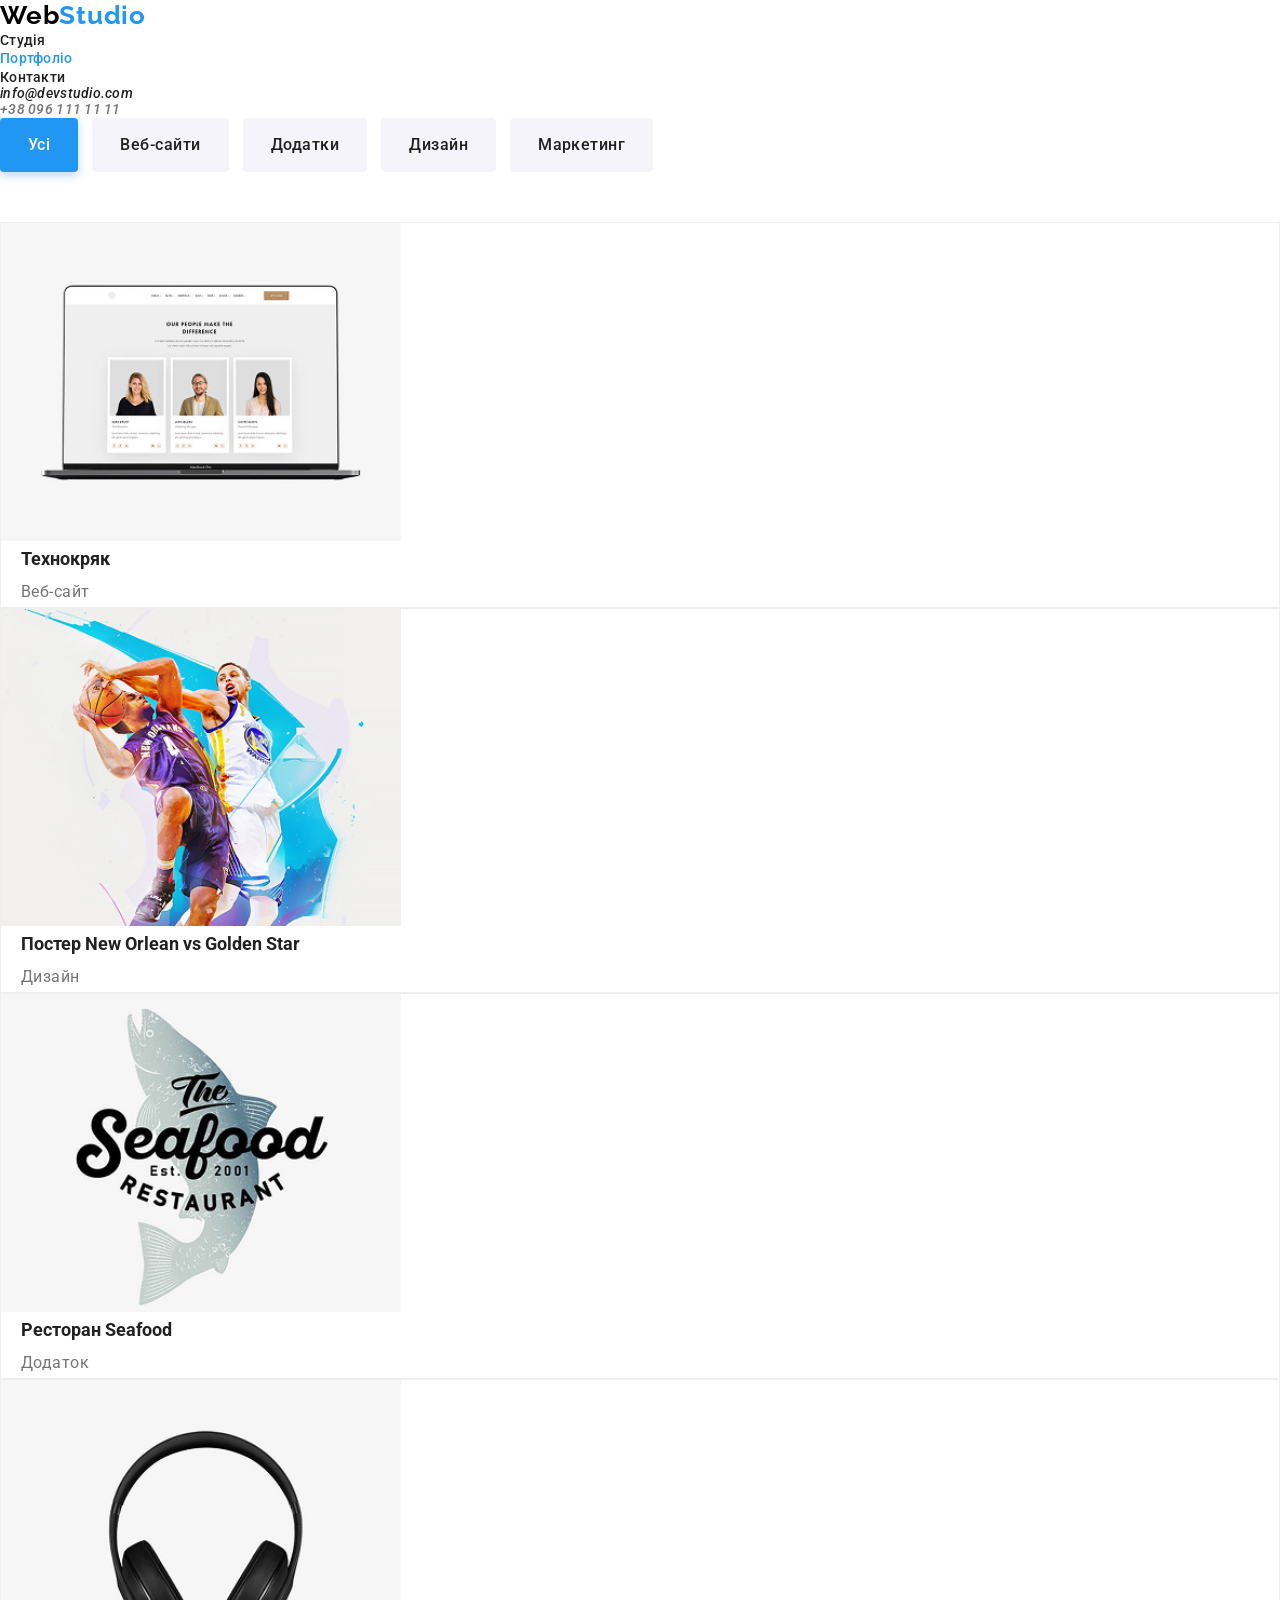
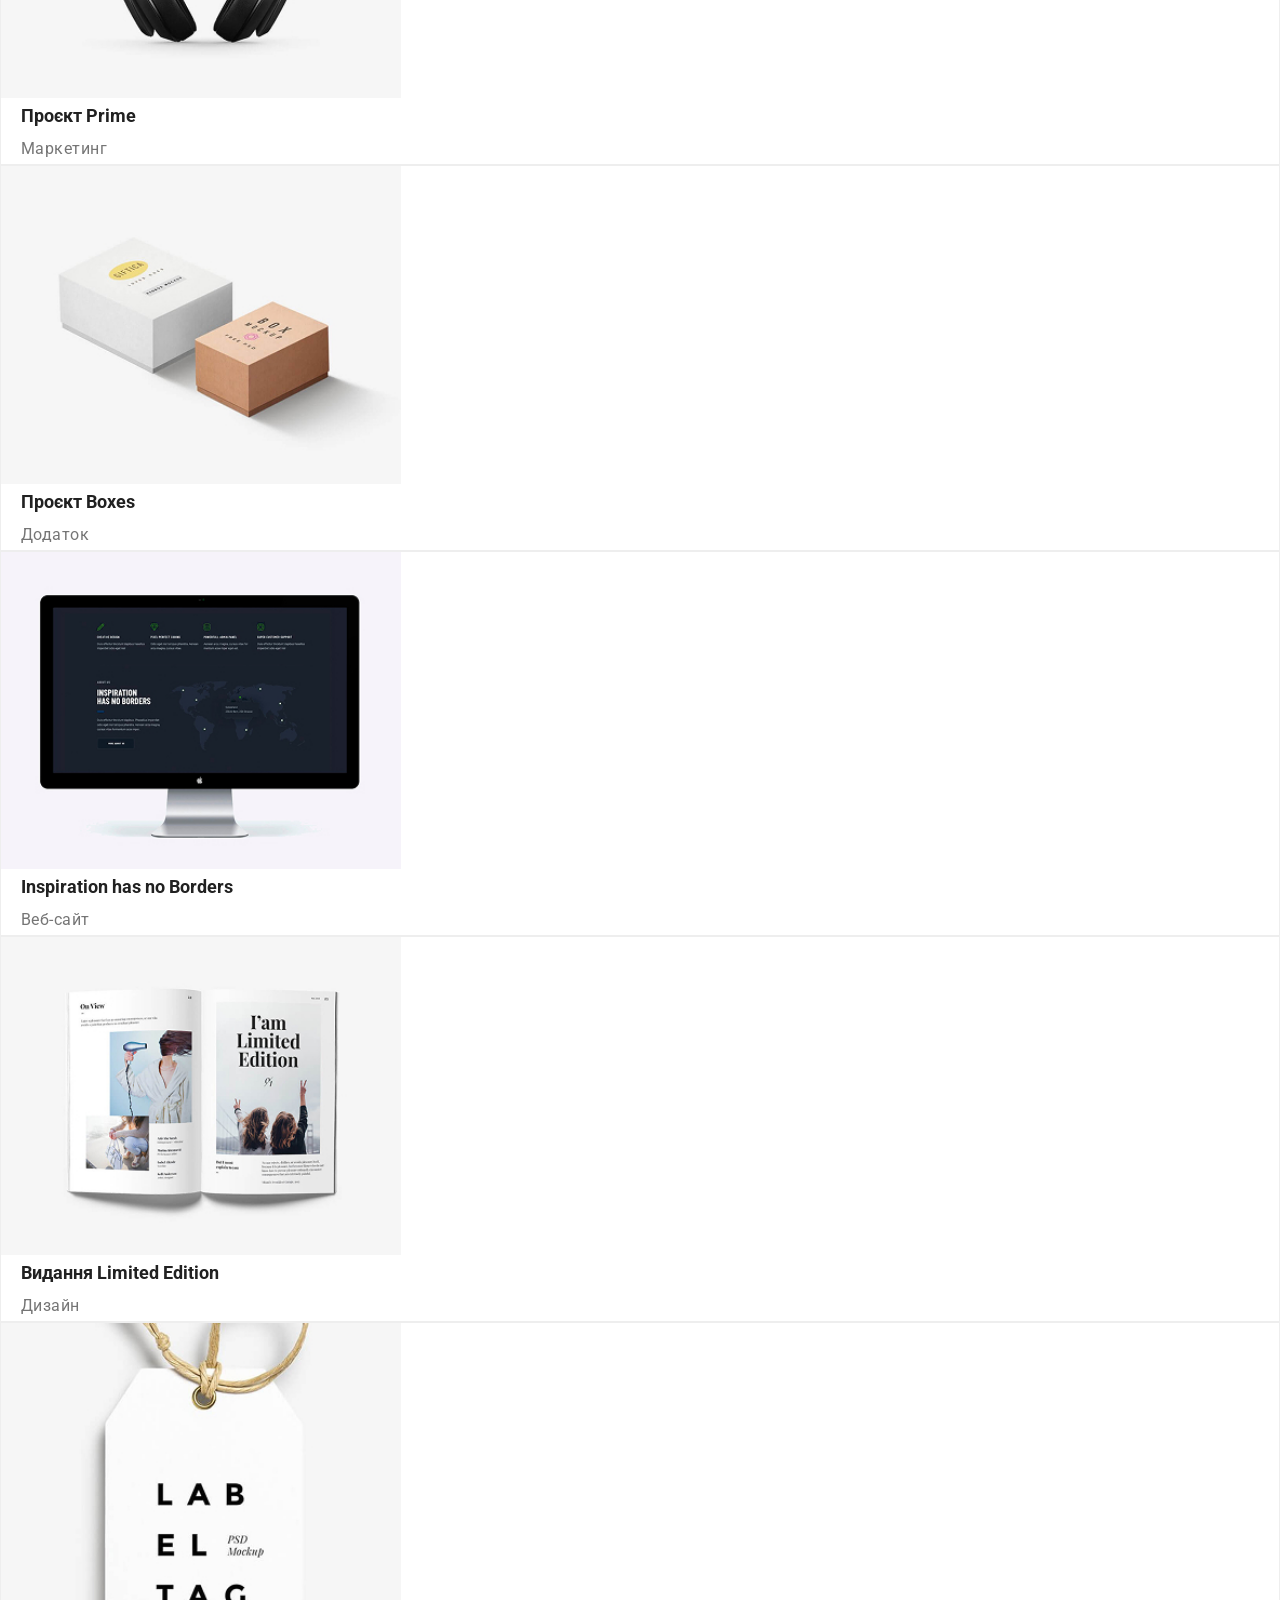
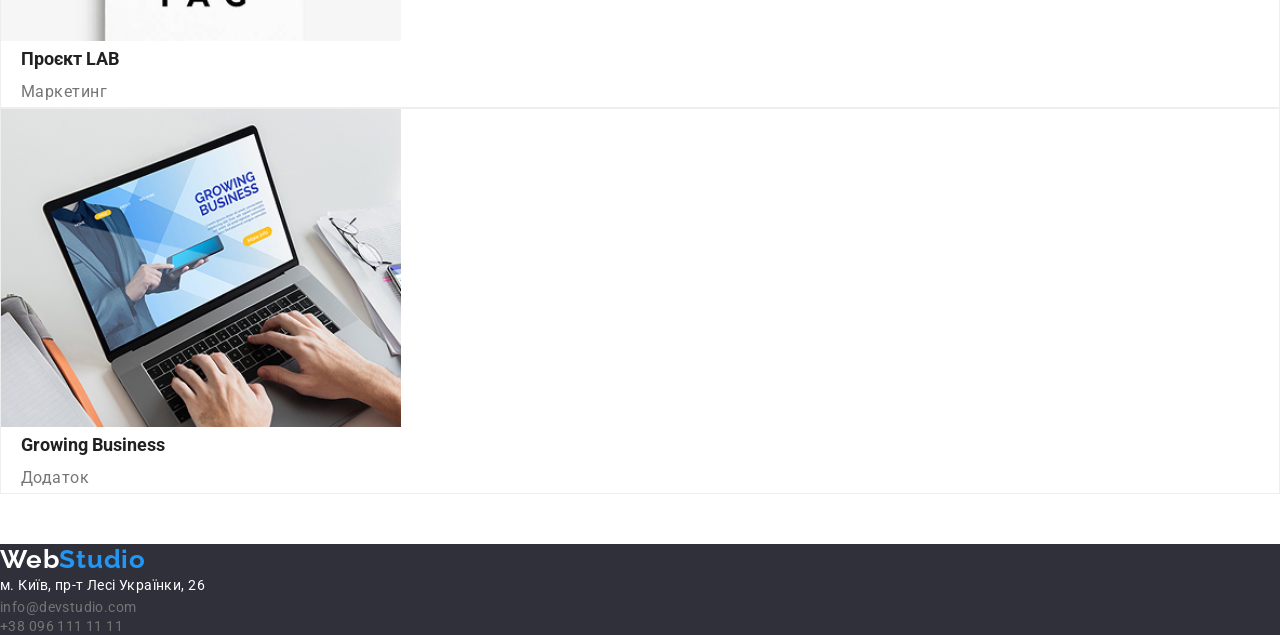
==== Portfolio/index.html @ 523e2b9c "23.04.26 (2)" ====
<!doctype html>
<html lang="uk">
  <head>
    <meta charset="UTF-8" />
    <meta name="viewport" content="width=device-width, initial-scale=1.0" />
    <link rel="stylesheet" href="./style.css" />
    <link
      rel="stylesheet"
      href="https://cdnjs.cloudflare.com/ajax/libs/modern-normalize/3.0.1/modern-normalize.min.css"
      integrity="sha512-q6WgHqiHlKyOqslT/lgBgodhd03Wp4BEqKeW6nNtlOY4quzyG3VoQKFrieaCeSnuVseNKRGpGeDU3qPmabCANg=="
      crossorigin="anonymous"
      referrerpolicy="no-referrer"
    />
    <title>Портфоліо</title>
    <link rel="preconnect" href="https://fonts.googleapis.com" />
    <link rel="preconnect" href="https://fonts.gstatic.com" crossorigin />
    <link
      href="https://fonts.googleapis.com/css2?family=Raleway:ital,wght@0,100..900;1,100..900&family=Roboto:ital,wght@0,100..900;1,100..900&display=swap"
      rel="stylesheet"
    />
    <link rel="stylesheet" href="./css/reset.css">
    <link rel="stylesheet" href="./css/style.css" />
  </head>
  <body>
    <header class="header">
      <a href="./index.html" class="header-logo"
        >Web<span class="logo-accent">Studio</span></a
      >
      <nav class="header-navigation">
        <ul class="header-list">
          <li class="header-item">
            <a class="header-link" href="../Studio/index.html">Студія</a>
          </li>
          <li class="header-item">
            <a class="header-link-active" href="./Portfolio/index.html"
              >Портфоліо</a
            >
          </li>
          <li class="header-item">
            <a class="header-link" href="#">Контакти</a>
          </li>
        </ul>
      </nav>
      <address class="header-contacts">
        <ul class="header-contacts-list">
          <li class="header-mail">
            <a class="header-itemm" href="mailto:info@devstudio.com"
              >info@devstudio.com</a
            >
          </li>
          <li class="header-phone">
            <a class="header-itemp" href="tel:+380961111111"
              >+38 096 111 11 11</a
            >
          </li>
        </ul>
      </address>
    </header>
      <main>
    <section>
      <nav class="tab">
        <button type="button" class="tab-active">Усі</button>
        <button type="button" class="tab-item">Веб-сайти</button>
        <button type="button" class="tab-item">Додатки</button>
        <button type="button" class="tab-item">Дизайн</button>
        <button type="button" class="tab-item">Маркетинг</button>
      </nav>
    </section>
    <section>
      <ul class="catalog">
        <li class="catalog-list">
          <img
            width="400"
            class="catalog-img"
            src="./img/portfolioimg1.jpg"
            alt="Технокряк"
          />
          <h3 class="catalog-title">Технокряк</h3>
          <p class="catalog-text">Веб-сайт</p>
        </li>
        <li class="catalog-list">
          <img
            width="400"
            class="catalog-img"
            src="./img/portfolioimg2.jpg"
            alt="Постер New Orlean vs Golden Star"
          />
          <h3 class="catalog-title">Постер New Orlean vs Golden Star</h3>
          <p class="catalog-text">Дизайн</p>
        </li>
        <li class="catalog-list">
          <img
            width="400"
            class="catalog-img"
            src="./img/portfolioimg3.jpg"
            alt="Ресторан Seafood"
          />
          <h3 class="catalog-title">Ресторан Seafood</h3>
          <p class="catalog-text">Додаток</p>
        </li>
        <li class="catalog-list">
          <img
            width="400"
            class="catalog-img"
            src="./img/portfolioimg4.jpg"
            alt="Проєкт Prime"
          />
          <h3 class="catalog-title">Проєкт Prime</h3>
          <p class="catalog-text">Маркетинг</p>
        </li>
        <li class="catalog-list">
          <img
            width="400"
            class="catalog-img"
            src="./img/portfolioimg5.jpg"
            alt="Проєкт Boxes"
          />
          <h3 class="catalog-title">Проєкт Boxes</h3>
          <p class="catalog-text">Додаток</p>
        </li>
        <li class="catalog-list">
          <img
            width="400"
            class="catalog-img"
            src="./img/portfolioimg6.jpg"
            alt="Inspiration has no Borders"
          />
          <h3 class="catalog-title">Inspiration has no Borders</h3>
          <p class="catalog-text">Веб-сайт</p>
        </li>
        <li class="catalog-list">
          <img
            width="400"
            class="catalog-img"
            src="./img/portfolioimg7.jpg"
            alt="Видання Limited Edition"
          />
          <h3 class="catalog-title">Видання Limited Edition</h3>
          <p class="catalog-text">Дизайн</p>
        </li>
        <li class="catalog-list">
          <img
            width="400"
            class="catalog-img"
            src="./img/portfolioimg8.jpg"
            alt="Проєкт LAB"
          />
          <h3 class="catalog-title">Проєкт LAB</h3>
          <p class="catalog-text">Маркетинг</p>
        </li>
        <li class="catalog-list">
          <img
            width="400"
            class="catalog-img"
            src="./img/portfolioimg9.jpg"
            alt="Growing Business"
          />
          <h3 class="catalog-title">Growing Business</h3>
          <p class="catalog-text">Додаток</p>
        </li>
      </ul>
    </section>
  </main>
      <footer class="footer">
      <a href="./index.html" class="footer-logo">Web<span class="logo-accent">Studio</span></a>
      <address class="footer-address">
        <ul class="footer-list">
          <li class="footer-item">
            <a class="footer-map" target="_blank"
              href="https://www.google.com/maps/place/%D0%B1%D1%83%D0%BB.+%D0%9B%D0%B5%D1%81%D0%B8+%D0%A3%D0%BA%D1%80%D0%B0%D0%B8%D0%BD%D0%BA%D0%B8,+26,+%D0%9A%D0%B8%D0%B5%D0%B2,+%D0%A3%D0%BA%D1%80%D0%B0%D0%B8%D0%BD%D0%B0,+02000/@50.4265841,30.5358109,17z/data=!3m1!4b1!4m6!3m5!1s0x40d4cf0e033ecbe9:0x57a4dffefec77da0!8m2!3d50.4265807!4d30.5383858!16s%2Fg%2F1tctq5jv?authuser=0&entry=ttu&g_ep=EgoyMDI2MDQwOC4wIKXMDSoASAFQAw%3D%3D"
              >м. Київ, пр-т Лесі Українки, 26</a>
          </li>
          <li class="footer-item"><a class="footer-mail" href="mailto:info@devstudio.com">info@devstudio.com</a></li>
          <li class="footer-item"><a class="footer-phone" href="tel:+380961111111">+38 096 111 11 11</a></li>
        </ul>
      </address>
    </footer>
  </body>
</html>
---- Portfolio/style.css ----
:root {
  --primary-color: #ffffff;
  --secondary-color: #2196f3;
  --title-color: #212121;
  --text-color: #757575;
  --logo-color: #000000;
  --BG1-color: #2f303a;
  --BG2-color: #f5f4fa;
  --Border-color: #eeeeee;
}

body {
  font-family: "Roboto", sans-serif;
}

.header-logo {
  font-family: Raleway;
  color: var(--logo-color);
  font-size: 26px;
  font-weight: 700;
  line-height: 1.19;
  letter-spacing: 0.78px;
  text-decoration: none;
}

.logo-accent {
  color: var(--secondary-color);
}

.header-link-active {
  color: var(--secondary-color);
  font-size: 14px;
  font-weight: 500;
  line-height: 1.14;
  letter-spacing: 0.28px;
  text-decoration: none;
  font-family: Roboto;
}

.header-link {
  color: var(--title-color);
  font-size: 14px;
  font-weight: 500;
  line-height: 1.14;
  letter-spacing: 0.28px;
  text-decoration: none;
  color: var(--title-color);
  font-family: Roboto;
}

.header-link:hover {
  color: var(--secondary-color);
}

.header-contacts {
  color: var(--title-color);
  font-size: 14px;
  font-weight: 500;
  line-height: 1.14;
  letter-spacing: 0.28px;
  text-decoration: none;
  color: #212121;
  font-family: Roboto;
  text-decoration: none;
}

.header-itemm {
  font-family: Roboto;
  color: var(--title-color);
  text-decoration: none;
}

.header-itemm:hover {
  color: var(--secondary-color);
}

.header-itemp {
  font-family: Roboto;
  color: var(--text-color);
  text-decoration: none;
}

.header-itemp:hover {
  color: var(--secondary-color);
}

.tab-item {
  margin-right: 10px;
  padding: 14px 28px;
  border: none;
  border-radius: 4px;
  background: var(--BG2-color);
  color: var(--title-color);
  text-align: center;
  font-family: Roboto;
  font-size: 16px;
  font-style: normal;
  font-weight: 500;
  line-height: 1.62;
  letter-spacing: 0.48px;
}

.tab-active {
  margin-right: 10px;
  padding: 14px 28px;
  border: none;
  border-radius: 4px;
  text-align: center;
  font-family: Roboto;
  font-size: 16px;
  font-style: normal;
  font-weight: 500;
  line-height: 1.62;
  letter-spacing: 0.48px;
  background: var(--secondary-color);
  color: var(--primary-color);
  box-shadow: 0 4px 10px rgba(74, 144, 243, 0.35);
}

.catalog {
  padding: 50px 0px;
}

.catalog-list {
  border: 1px solid var(--Border-color);
  background-color: var(--primary-color);
  text-align: left;
  padding: 0px 0px;
}

.catalog-title {
  padding: 0px 20px;
  color: var(--title-color);
  font-family: Roboto;
  font-size: 18px;
  font-style: normal;
  font-weight: 700;
  line-height: 36px;
  letter-spacing: 2;
  text-align: left;
}

.catalog-text {
  padding: 0px 20px;
  color: var(--text-color);
  text-align: left;
  font-family: Roboto;
  font-size: 16px;
  font-style: normal;
  font-weight: 400;
  line-height: 1.87;
  letter-spacing: 0.48px;
}

.footer {
  background-color: var(--BG1-color);
}

.footer-logo {
  color: var(--primary-color);
  font-family: Roboto;
  font-size: 26px;
  font-style: normal;
  font-weight: 700;
  line-height: 1.19;
  letter-spacing: 0.78px;
  text-decoration: none;
}

.footer-map {
  color: var(--primary-color);
  font-family: Roboto;
  font-size: 14px;
  font-style: normal;
  font-weight: 400;
  line-height: 1.71;
  letter-spacing: 0.42px;
  text-decoration: none;
}

.footer-map:hover {
  color: var(--secondary-color);
}

.footer-mail {
  font-size: 14px;
  font-style: normal;
  font-weight: 400;
  line-height: 1.71px;
  letter-spacing: 0.42px;
  font-family: Roboto;
  color: var(--text-color);
  text-decoration: none;
}

.footer-mail:hover {
  color: var(--secondary-color);
}

.footer-phone {
  font-size: 14px;
  font-style: normal;
  font-weight: 400;
  line-height: 1.71px;
  letter-spacing: 0.42px;
  font-family: Roboto;
  color: var(--text-color);
  text-decoration: none;
}

.footer-phone:hover {
  color: var(--secondary-color);
}

.footer-logo {
  font-family: Raleway;
  color: var(--primary-color);
  font-size: 26px;
  font-weight: 700;
  line-height: 1.19;
  letter-spacing: 0.78px;
  text-decoration: none;
}
---- Portfolio/css/style.css ----
:root {
  --primary-color: #ffffff;
  --secondary-color: #2196f3;
  --title-color: #212121;
  --text-color: #757575;
  --logo-color: #000000;
  --BG1-color: #2f303a;
  --BG2-color: #f5f4fa;
  --Border-color: #eeeeee;
}

body {
  font-family: "Roboto", sans-serif;
}

.header-logo {
  font-family: Raleway;
  color: var(--logo-color);
  font-size: 26px;
  font-weight: 700;
  line-height: 1.19;
  letter-spacing: 0.78px;
  text-decoration: none;
}

.logo-accent {
  color: var(--secondary-color);
}

.header-link-active {
  color: var(--secondary-color);
  font-size: 14px;
  font-weight: 500;
  line-height: 1.14;
  letter-spacing: 0.28px;
  text-decoration: none;
  font-family: Roboto;
}

.header-link {
  color: var(--title-color);
  font-size: 14px;
  font-weight: 500;
  line-height: 1.14;
  letter-spacing: 0.28px;
  text-decoration: none;
  color: var(--title-color);
  font-family: Roboto;
}

.header-link:hover {
  color: var(--secondary-color);
}

.header-contacts {
  color: var(--title-color);
  font-size: 14px;
  font-weight: 500;
  line-height: 1.14;
  letter-spacing: 0.28px;
  text-decoration: none;
  color: #212121;
  font-family: Roboto;
  text-decoration: none;
}

.header-itemm {
  font-family: Roboto;
  color: var(--title-color);
  text-decoration: none;
}

.header-itemm:hover {
  color: var(--secondary-color);
}

.header-itemp {
  font-family: Roboto;
  color: var(--text-color);
  text-decoration: none;
}

.header-itemp:hover {
  color: var(--secondary-color);
}

.tab-item {
  margin-right: 10px;
  padding: 14px 28px;
  border: none;
  border-radius: 4px;
  background: var(--BG2-color);
  color: var(--title-color);
  text-align: center;
  font-family: Roboto;
  font-size: 16px;
  font-style: normal;
  font-weight: 500;
  line-height: 1.62;
  letter-spacing: 0.48px;
}

.tab-active {
  margin-right: 10px;
  padding: 14px 28px;
  border: none;
  border-radius: 4px;
  text-align: center;
  font-family: Roboto;
  font-size: 16px;
  font-style: normal;
  font-weight: 500;
  line-height: 1.62;
  letter-spacing: 0.48px;
  background: var(--secondary-color);
  color: var(--primary-color);
  box-shadow: 0 4px 10px rgba(74, 144, 243, 0.35);
}

.catalog {
  padding: 50px 0px;
}

.catalog-list {
  border: 1px solid var(--Border-color);
  background-color: var(--primary-color);
  text-align: left;
  padding: 0px 0px;
}

.catalog-title {
  padding: 0px 20px;
  color: var(--title-color);
  font-family: Roboto;
  font-size: 18px;
  font-style: normal;
  font-weight: 700;
  line-height: 36px;
  letter-spacing: 2;
  text-align: left;
}

.catalog-text {
  padding: 0px 20px;
  color: var(--text-color);
  text-align: left;
  font-family: Roboto;
  font-size: 16px;
  font-style: normal;
  font-weight: 400;
  line-height: 1.87;
  letter-spacing: 0.48px;
}

.footer {
  background-color: var(--BG1-color);
}

.footer-logo {
  color: var(--primary-color);
  font-family: Roboto;
  font-size: 26px;
  font-style: normal;
  font-weight: 700;
  line-height: 1.19;
  letter-spacing: 0.78px;
  text-decoration: none;
}

.footer-map {
  color: var(--primary-color);
  font-family: Roboto;
  font-size: 14px;
  font-style: normal;
  font-weight: 400;
  line-height: 1.71;
  letter-spacing: 0.42px;
  text-decoration: none;
}

.footer-map:hover {
  color: var(--secondary-color);
}

.footer-mail {
  font-size: 14px;
  font-style: normal;
  font-weight: 400;
  line-height: 1.71px;
  letter-spacing: 0.42px;
  font-family: Roboto;
  color: var(--text-color);
  text-decoration: none;
}

.footer-mail:hover {
  color: var(--secondary-color);
}

.footer-phone {
  font-size: 14px;
  font-style: normal;
  font-weight: 400;
  line-height: 1.71px;
  letter-spacing: 0.42px;
  font-family: Roboto;
  color: var(--text-color);
  text-decoration: none;
}

.footer-phone:hover {
  color: var(--secondary-color);
}

.footer-logo {
  font-family: Raleway;
  color: var(--primary-color);
  font-size: 26px;
  font-weight: 700;
  line-height: 1.19;
  letter-spacing: 0.78px;
  text-decoration: none;
}
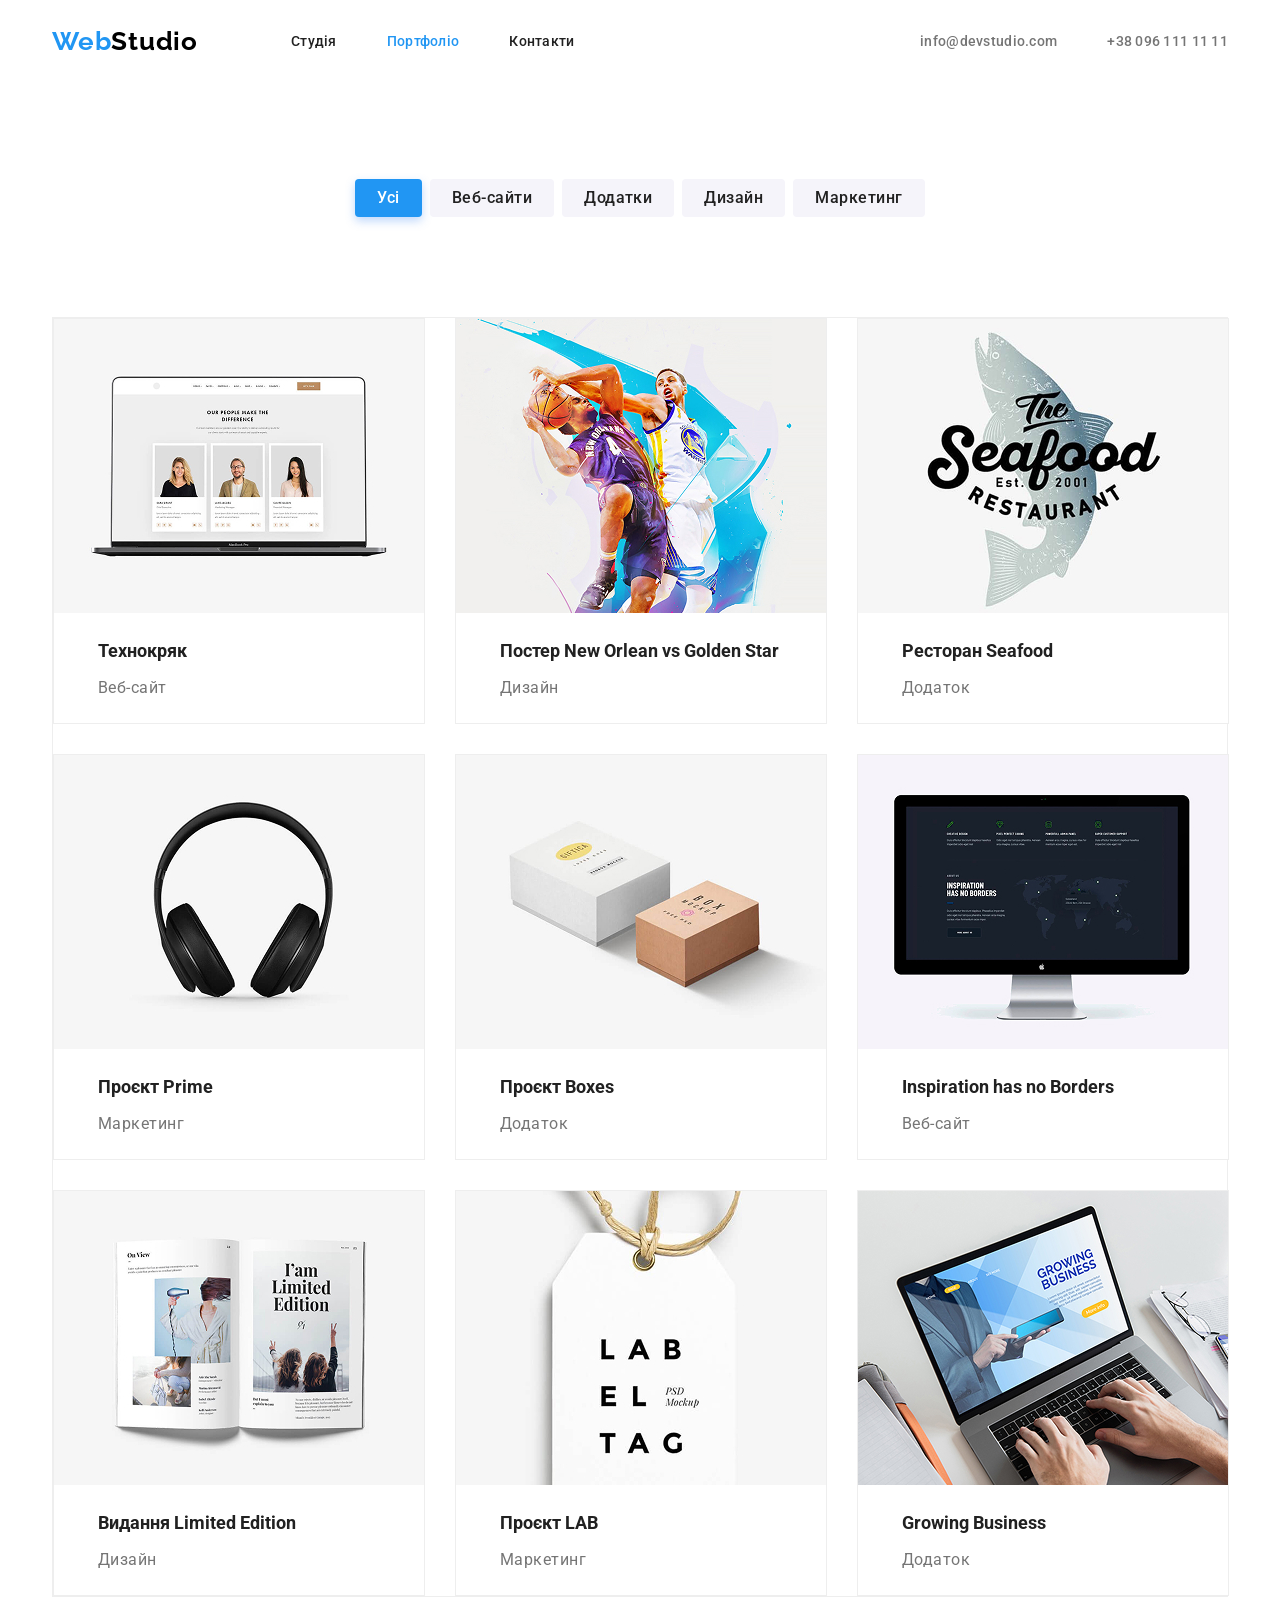
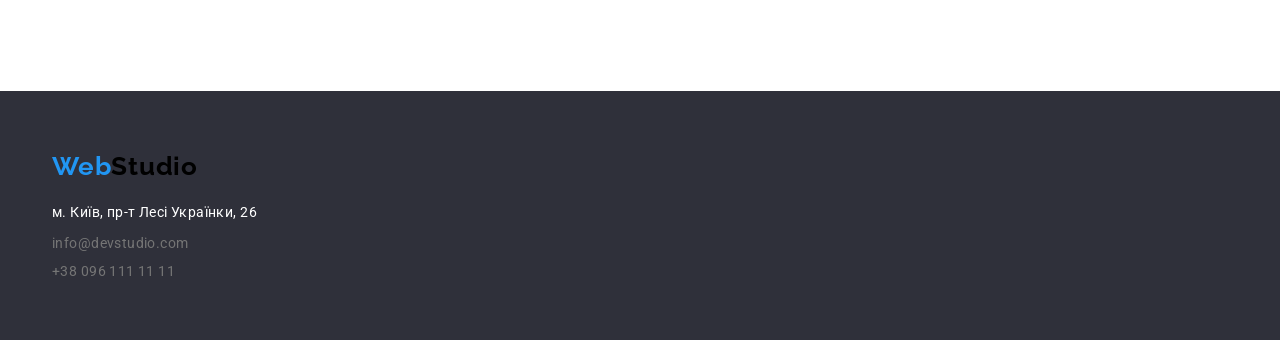
==== commit a72e8121: "30.04.26" ====
--- a/Portfolio/index.html
+++ b/Portfolio/index.html
@@ -18,162 +18,220 @@
       href="https://fonts.googleapis.com/css2?family=Raleway:ital,wght@0,100..900;1,100..900&family=Roboto:ital,wght@0,100..900;1,100..900&display=swap"
       rel="stylesheet"
     />
-    <link rel="stylesheet" href="./css/reset.css">
+    <link rel="stylesheet" href="./css/reset.css" />
     <link rel="stylesheet" href="./css/style.css" />
   </head>
   <body>
     <header class="header">
-      <a href="./index.html" class="header-logo"
-        >Web<span class="logo-accent">Studio</span></a
-      >
-      <nav class="header-navigation">
-        <ul class="header-list">
-          <li class="header-item">
-            <a class="header-link" href="../Studio/index.html">Студія</a>
-          </li>
-          <li class="header-item">
-            <a class="header-link-active" href="./Portfolio/index.html"
-              >Портфоліо</a
-            >
-          </li>
-          <li class="header-item">
-            <a class="header-link" href="#">Контакти</a>
-          </li>
-        </ul>
-      </nav>
-      <address class="header-contacts">
-        <ul class="header-contacts-list">
-          <li class="header-mail">
-            <a class="header-itemm" href="mailto:info@devstudio.com"
-              >info@devstudio.com</a
-            >
-          </li>
-          <li class="header-phone">
-            <a class="header-itemp" href="tel:+380961111111"
-              >+38 096 111 11 11</a
-            >
-          </li>
-        </ul>
-      </address>
+      <div class="container header-wrap">
+        <a href="./index.html" class="header-logo"
+          >Web<span class="logo-accent">Studio</span></a
+        >
+        <nav class="header-navigation">
+          <ul class="header-list">
+            <li class="header-item">
+              <a class="header-link" href="../index.html">Студія</a>
+            </li>
+            <li class="header-item">
+              <a class="header-link-active" href="./index.html">Портфоліо</a>
+            </li>
+            <li class="header-item">
+              <a class="header-link" href="#">Контакти</a>
+            </li>
+          </ul>
+        </nav>
+        <address class="header-contacts">
+          <ul class="header-contacts-list">
+            <li class="header-mail">
+              <a class="header-item" href="mailto:info@devstudio.com"
+                >info@devstudio.com</a
+              >
+            </li>
+            <li class="header-phone">
+              <a class="header-item" href="tel:+380961111111"
+                >+38 096 111 11 11</a
+              >
+            </li>
+          </ul>
+        </address>
+      </div>
     </header>
-      <main>
-    <section>
-      <nav class="tab">
-        <button type="button" class="tab-active">Усі</button>
-        <button type="button" class="tab-item">Веб-сайти</button>
-        <button type="button" class="tab-item">Додатки</button>
-        <button type="button" class="tab-item">Дизайн</button>
-        <button type="button" class="tab-item">Маркетинг</button>
-      </nav>
-    </section>
-    <section>
-      <ul class="catalog">
-        <li class="catalog-list">
-          <img
-            width="400"
-            class="catalog-img"
-            src="./img/portfolioimg1.jpg"
-            alt="Технокряк"
-          />
-          <h3 class="catalog-title">Технокряк</h3>
-          <p class="catalog-text">Веб-сайт</p>
-        </li>
-        <li class="catalog-list">
-          <img
-            width="400"
-            class="catalog-img"
-            src="./img/portfolioimg2.jpg"
-            alt="Постер New Orlean vs Golden Star"
-          />
-          <h3 class="catalog-title">Постер New Orlean vs Golden Star</h3>
-          <p class="catalog-text">Дизайн</p>
-        </li>
-        <li class="catalog-list">
-          <img
-            width="400"
-            class="catalog-img"
-            src="./img/portfolioimg3.jpg"
-            alt="Ресторан Seafood"
-          />
-          <h3 class="catalog-title">Ресторан Seafood</h3>
-          <p class="catalog-text">Додаток</p>
-        </li>
-        <li class="catalog-list">
-          <img
-            width="400"
-            class="catalog-img"
-            src="./img/portfolioimg4.jpg"
-            alt="Проєкт Prime"
-          />
-          <h3 class="catalog-title">Проєкт Prime</h3>
-          <p class="catalog-text">Маркетинг</p>
-        </li>
-        <li class="catalog-list">
-          <img
-            width="400"
-            class="catalog-img"
-            src="./img/portfolioimg5.jpg"
-            alt="Проєкт Boxes"
-          />
-          <h3 class="catalog-title">Проєкт Boxes</h3>
-          <p class="catalog-text">Додаток</p>
-        </li>
-        <li class="catalog-list">
-          <img
-            width="400"
-            class="catalog-img"
-            src="./img/portfolioimg6.jpg"
-            alt="Inspiration has no Borders"
-          />
-          <h3 class="catalog-title">Inspiration has no Borders</h3>
-          <p class="catalog-text">Веб-сайт</p>
-        </li>
-        <li class="catalog-list">
-          <img
-            width="400"
-            class="catalog-img"
-            src="./img/portfolioimg7.jpg"
-            alt="Видання Limited Edition"
-          />
-          <h3 class="catalog-title">Видання Limited Edition</h3>
-          <p class="catalog-text">Дизайн</p>
-        </li>
-        <li class="catalog-list">
-          <img
-            width="400"
-            class="catalog-img"
-            src="./img/portfolioimg8.jpg"
-            alt="Проєкт LAB"
-          />
-          <h3 class="catalog-title">Проєкт LAB</h3>
-          <p class="catalog-text">Маркетинг</p>
-        </li>
-        <li class="catalog-list">
-          <img
-            width="400"
-            class="catalog-img"
-            src="./img/portfolioimg9.jpg"
-            alt="Growing Business"
-          />
-          <h3 class="catalog-title">Growing Business</h3>
-          <p class="catalog-text">Додаток</p>
-        </li>
-      </ul>
-    </section>
-  </main>
-      <footer class="footer">
-      <a href="./index.html" class="footer-logo">Web<span class="logo-accent">Studio</span></a>
-      <address class="footer-address">
-        <ul class="footer-list">
-          <li class="footer-item">
-            <a class="footer-map" target="_blank"
-              href="https://www.google.com/maps/place/%D0%B1%D1%83%D0%BB.+%D0%9B%D0%B5%D1%81%D0%B8+%D0%A3%D0%BA%D1%80%D0%B0%D0%B8%D0%BD%D0%BA%D0%B8,+26,+%D0%9A%D0%B8%D0%B5%D0%B2,+%D0%A3%D0%BA%D1%80%D0%B0%D0%B8%D0%BD%D0%B0,+02000/@50.4265841,30.5358109,17z/data=!3m1!4b1!4m6!3m5!1s0x40d4cf0e033ecbe9:0x57a4dffefec77da0!8m2!3d50.4265807!4d30.5383858!16s%2Fg%2F1tctq5jv?authuser=0&entry=ttu&g_ep=EgoyMDI2MDQwOC4wIKXMDSoASAFQAw%3D%3D"
-              >м. Київ, пр-т Лесі Українки, 26</a>
-          </li>
-          <li class="footer-item"><a class="footer-mail" href="mailto:info@devstudio.com">info@devstudio.com</a></li>
-          <li class="footer-item"><a class="footer-phone" href="tel:+380961111111">+38 096 111 11 11</a></li>
-        </ul>
-      </address>
+    <main>
+      <section class="tabs">
+        <div class="container">
+          <nav class="tabs-tab">
+            <button type="button" class="tabs-active">Усі</button>
+            <button type="button" class="tabs-item">Веб-сайти</button>
+            <button type="button" class="tabs-item">Додатки</button>
+            <button type="button" class="tabs-item">Дизайн</button>
+            <button type="button" class="tabs-item">Маркетинг</button>
+          </nav>
+        </div>
+      </section>
+      <section class="catalog">
+        <div class="container">
+          <ul class="catalog-list">
+            <li class="catalog-item">
+              <a href="#" class="catalog-link">
+                <img
+                  width="370"
+                  class="catalog-img"
+                  src="./img/portfolioimg1.jpg"
+                  alt="Технокряк"
+                />
+                <div class="catalog-content">
+                  <h3 class="catalog-title">Технокряк</h3>
+                  <p class="catalog-text">Веб-сайт</p>
+                </div>
+              </a>
+            </li>
+            <li class="catalog-item">
+              <a href="#" class="catalog-link">
+                <img
+                  width="370"
+                  class="catalog-img"
+                  src="./img/portfolioimg2.jpg"
+                  alt="Постер New Orlean vs Golden Star"
+                />
+                <div class="catalog-content">
+                  <h3 class="catalog-title">
+                    Постер New Orlean vs Golden Star
+                  </h3>
+                  <p class="catalog-text">Дизайн</p>
+                </div>
+              </a>
+            </li>
+            <li class="catalog-item">
+              <a href="#" class="catalog-link">
+                <img
+                  width="370"
+                  class="catalog-img"
+                  src="./img/portfolioimg3.jpg"
+                  alt="Ресторан Seafood"
+                />
+                <div class="catalog-content">
+                  <h3 class="catalog-title">Ресторан Seafood</h3>
+                  <p class="catalog-text">Додаток</p>
+                </div>
+              </a>
+            </li>
+
+            <li class="catalog-item">
+              <a href="#" class="catalog-link">
+                <img
+                  width="370"
+                  class="catalog-img"
+                  src="./img/portfolioimg4.jpg"
+                  alt="Проєкт Prime"
+                />
+                <div class="catalog-content">
+                  <h3 class="catalog-title">Проєкт Prime</h3>
+                  <p class="catalog-text">Маркетинг</p>
+                </div>
+              </a>
+            </li>
+            <li class="catalog-item">
+              <a href="#" class="catalog-link">
+                <img
+                  width="370"
+                  class="catalog-img"
+                  src="./img/portfolioimg5.jpg"
+                  alt="Проєкт Boxes"
+                />
+                <div class="catalog-content">
+                  <h3 class="catalog-title">Проєкт Boxes</h3>
+                  <p class="catalog-text">Додаток</p>
+                </div>
+              </a>
+            </li>
+            <li class="catalog-item">
+              <a href="#" class="catalog-link">
+                <img
+                  width="370"
+                  class="catalog-img"
+                  src="./img/portfolioimg6.jpg"
+                  alt="Inspiration has no Borders"
+                />
+                <div class="catalog-content">
+                  <h3 class="catalog-title">Inspiration has no Borders</h3>
+                  <p class="catalog-text">Веб-сайт</p>
+                </div>
+              </a>
+            </li>
+            <li class="catalog-item">
+              <a href="#" class="catalog-link">
+                <img
+                  width="370"
+                  class="catalog-img"
+                  src="./img/portfolioimg7.jpg"
+                  alt="Видання Limited Edition"
+                />
+                <div class="catalog-content">
+                  <h3 class="catalog-title">Видання Limited Edition</h3>
+                  <p class="catalog-text">Дизайн</p>
+                </div>
+              </a>
+            </li>
+            <li class="catalog-item">
+              <a href="#" class="catalog-link">
+                <img
+                  width="370"
+                  class="catalog-img"
+                  src="./img/portfolioimg8.jpg"
+                  alt="Проєкт LAB"
+                />
+                <div class="catalog-content">
+                  <h3 class="catalog-title">Проєкт LAB</h3>
+                  <p class="catalog-text">Маркетинг</p>
+                </div>
+              </a>
+            </li>
+            <li class="catalog-item">
+              <a href="#" class="catalog-link">
+                <img
+                  width="370"
+                  class="catalog-img"
+                  src="./img/portfolioimg9.jpg"
+                  alt="Growing Business"
+                />
+                <div class="catalog-content">
+                  <h3 class="catalog-title">Growing Business</h3>
+                  <p class="catalog-text">Додаток</p>
+                </div>
+              </a>
+            </li>
+          </ul>
+        </div>
+      </section>
+    </main>
+    <footer class="footer">
+      <div class="container">
+        <a href="./index.html" class="footer-logo"
+          >Web<span class="logo-accent">Studio</span></a
+        >
+        <address class="footer-address">
+          <ul class="footer-list">
+            <li class="footer-item">
+              <a
+                class="footer-map"
+                target="_blank"
+                href="https://www.google.com/maps/place/%D0%B1%D1%83%D0%BB.+%D0%9B%D0%B5%D1%81%D0%B8+%D0%A3%D0%BA%D1%80%D0%B0%D0%B8%D0%BD%D0%BA%D0%B8,+26,+%D0%9A%D0%B8%D0%B5%D0%B2,+%D0%A3%D0%BA%D1%80%D0%B0%D0%B8%D0%BD%D0%B0,+02000/@50.4265841,30.5358109,17z/data=!3m1!4b1!4m6!3m5!1s0x40d4cf0e033ecbe9:0x57a4dffefec77da0!8m2!3d50.4265807!4d30.5383858!16s%2Fg%2F1tctq5jv?authuser=0&entry=ttu&g_ep=EgoyMDI2MDQwOC4wIKXMDSoASAFQAw%3D%3D"
+                >м. Київ, пр-т Лесі Українки, 26</a
+              >
+            </li>
+            <li class="footer-item">
+              <a class="footer-mail" href="mailto:info@devstudio.com"
+                >info@devstudio.com</a
+              >
+            </li>
+            <li class="footer-item">
+              <a class="footer-phone" href="tel:+380961111111"
+                >+38 096 111 11 11</a
+              >
+            </li>
+          </ul>
+        </address>
+      </div>
     </footer>
   </body>
 </html>
--- a/Portfolio/css/style.css
+++ b/Portfolio/css/style.css
@@ -9,22 +9,50 @@
   --Border-color: #eeeeee;
 }
 
+.container {
+  width: 1200px;
+  margin: 0 auto;
+  padding: 0 12px;
+}
+
 body {
   font-family: "Roboto", sans-serif;
 }
 
+/* header */
+
+.header {
+  padding-top: 24px;
+  padding-bottom: 25px;
+}
+
+.header-wrap {
+  display: flex;
+}
+
 .header-logo {
   font-family: Raleway;
-  color: var(--logo-color);
+  color: var(--secondary-color);
   font-size: 26px;
   font-weight: 700;
-  line-height: 1.19;
+  line-height: 1.38;
   letter-spacing: 0.78px;
   text-decoration: none;
+  margin-right: 93px;
 }
 
 .logo-accent {
-  color: var(--secondary-color);
+  color: var(--logo-color);
+}
+
+.header-navigation {
+  display: flex;
+}
+
+.header-list {
+  align-items: center;
+  display: flex;
+  gap: 50px;
 }
 
 .header-link-active {
@@ -62,47 +90,62 @@
   color: #212121;
   font-family: Roboto;
   text-decoration: none;
-}
-
-.header-itemm {
-  font-family: Roboto;
-  color: var(--title-color);
-  text-decoration: none;
-}
-
-.header-itemm:hover {
-  color: var(--secondary-color);
-}
-
-.header-itemp {
-  font-family: Roboto;
-  color: var(--text-color);
-  text-decoration: none;
-}
-
-.header-itemp:hover {
-  color: var(--secondary-color);
-}
-
-.tab-item {
-  margin-right: 10px;
-  padding: 14px 28px;
+  display: flex;
+  gap: 24px;
+  margin-left: auto;
+  font-style: normal;
+}
+
+.header-contacts-list {
+  align-items: center;
+  gap: 50px;
+  display: flex;
+}
+
+.header-item {
+  font-size: 14px;
+  font-weight: 500;
+  line-height: 1.14;
+  letter-spacing: 0.28px;
+  font-family: Roboto;
+  color: var(--text-color);
+  text-decoration: none;
+}
+
+.header-item:hover {
+  color: var(--secondary-color);
+}
+
+/* tabs */
+
+.tabs {
+  padding-top: 94px;
+  padding-bottom: 50px;
+  display: flex;
+  justify-content: center;
+}
+
+.tabs-tab {
+  display: flex;
+  justify-content: center;
+  gap: 8px;
+}
+
+.tabs-item {
+  padding: 6px 22px;
   border: none;
   border-radius: 4px;
   background: var(--BG2-color);
   color: var(--title-color);
   text-align: center;
-  font-family: Roboto;
   font-size: 16px;
-  font-style: normal;
   font-weight: 500;
   line-height: 1.62;
   letter-spacing: 0.48px;
 }
 
-.tab-active {
-  margin-right: 10px;
-  padding: 14px 28px;
+.tabs-active {
+  padding: 6px 22px;
   border: none;
   border-radius: 4px;
   text-align: center;
@@ -117,107 +160,121 @@
   box-shadow: 0 4px 10px rgba(74, 144, 243, 0.35);
 }
 
+/* catalog */
+
 .catalog {
-  padding: 50px 0px;
+  padding-bottom: 94px;
 }
 
 .catalog-list {
+  display: grid;
+  grid-template-columns: repeat(3, 1fr);
+  gap: 30px 30px;
+  list-style: none;
+  margin: 0;
+  padding: 0;
+}
+
+.catalog-link {
+  display: block;
+  text-decoration: none;
+}
+
+.catalog-content {
+  padding: 20px 24px;
+}
+
+.catalog-item {
   border: 1px solid var(--Border-color);
   background-color: var(--primary-color);
   text-align: left;
-  padding: 0px 0px;
 }
 
 .catalog-title {
-  padding: 0px 20px;
-  color: var(--title-color);
-  font-family: Roboto;
+  margin-bottom: 4px;
+  color: var(--title-color);
   font-size: 18px;
-  font-style: normal;
   font-weight: 700;
   line-height: 36px;
   letter-spacing: 2;
-  text-align: left;
 }
 
 .catalog-text {
-  padding: 0px 20px;
-  color: var(--text-color);
-  text-align: left;
-  font-family: Roboto;
+  color: var(--text-color);
   font-size: 16px;
-  font-style: normal;
   font-weight: 400;
   line-height: 1.87;
   letter-spacing: 0.48px;
 }
 
+/* footer */
+
 .footer {
+  padding-top: 60px;
+  padding-bottom: 60px;
   background-color: var(--BG1-color);
 }
 
 .footer-logo {
-  color: var(--primary-color);
-  font-family: Roboto;
-  font-size: 26px;
-  font-style: normal;
-  font-weight: 700;
-  line-height: 1.19;
-  letter-spacing: 0.78px;
-  text-decoration: none;
-}
-
-.footer-map {
-  color: var(--primary-color);
-  font-family: Roboto;
-  font-size: 14px;
-  font-style: normal;
-  font-weight: 400;
-  line-height: 1.71;
-  letter-spacing: 0.42px;
-  text-decoration: none;
-}
-
-.footer-map:hover {
-  color: var(--secondary-color);
-}
-
-.footer-mail {
-  font-size: 14px;
-  font-style: normal;
-  font-weight: 400;
-  line-height: 1.71px;
-  letter-spacing: 0.42px;
-  font-family: Roboto;
-  color: var(--text-color);
-  text-decoration: none;
-}
-
-.footer-mail:hover {
-  color: var(--secondary-color);
-}
-
-.footer-phone {
-  font-size: 14px;
-  font-style: normal;
-  font-weight: 400;
-  line-height: 1.71px;
-  letter-spacing: 0.42px;
-  font-family: Roboto;
-  color: var(--text-color);
-  text-decoration: none;
-}
-
-.footer-phone:hover {
-  color: var(--secondary-color);
-}
-
-.footer-logo {
-  font-family: Raleway;
-  color: var(--primary-color);
+  display: inline-block;
+  padding-bottom: 20px;
+  color: var(--secondary-color);
   font-size: 26px;
   font-weight: 700;
   line-height: 1.19;
   letter-spacing: 0.78px;
   text-decoration: none;
-}
+  font-family: Raleway;
+}
+
+.footerlogo-accent {
+  color: var(--BG2-color);
+}
+
+.footer-list {
+  display: flex;
+  flex-direction: column;
+  gap: 9px;
+}
+
+.footer-map {
+  color: var(--primary-color);
+  font-size: 14px;
+  font-weight: 400;
+  line-height: 1.71;
+  letter-spacing: 0.42px;
+  text-decoration: none;
+  font-style: normal;
+}
+
+.footer-map:hover {
+  color: var(--secondary-color);
+}
+
+.footer-mail {
+  font-size: 14px;
+  font-style: normal;
+  font-weight: 400;
+  line-height: 1.71px;
+  letter-spacing: 0.42px;
+  color: var(--text-color);
+  text-decoration: none;
+}
+
+.footer-mail:hover {
+  color: var(--secondary-color);
+}
+
+.footer-phone {
+  font-size: 14px;
+  font-style: normal;
+  font-weight: 400;
+  line-height: 1.71px;
+  letter-spacing: 0.42px;
+  color: var(--text-color);
+  text-decoration: none;
+}
+
+.footer-phone:hover {
+  color: var(--secondary-color);
+}
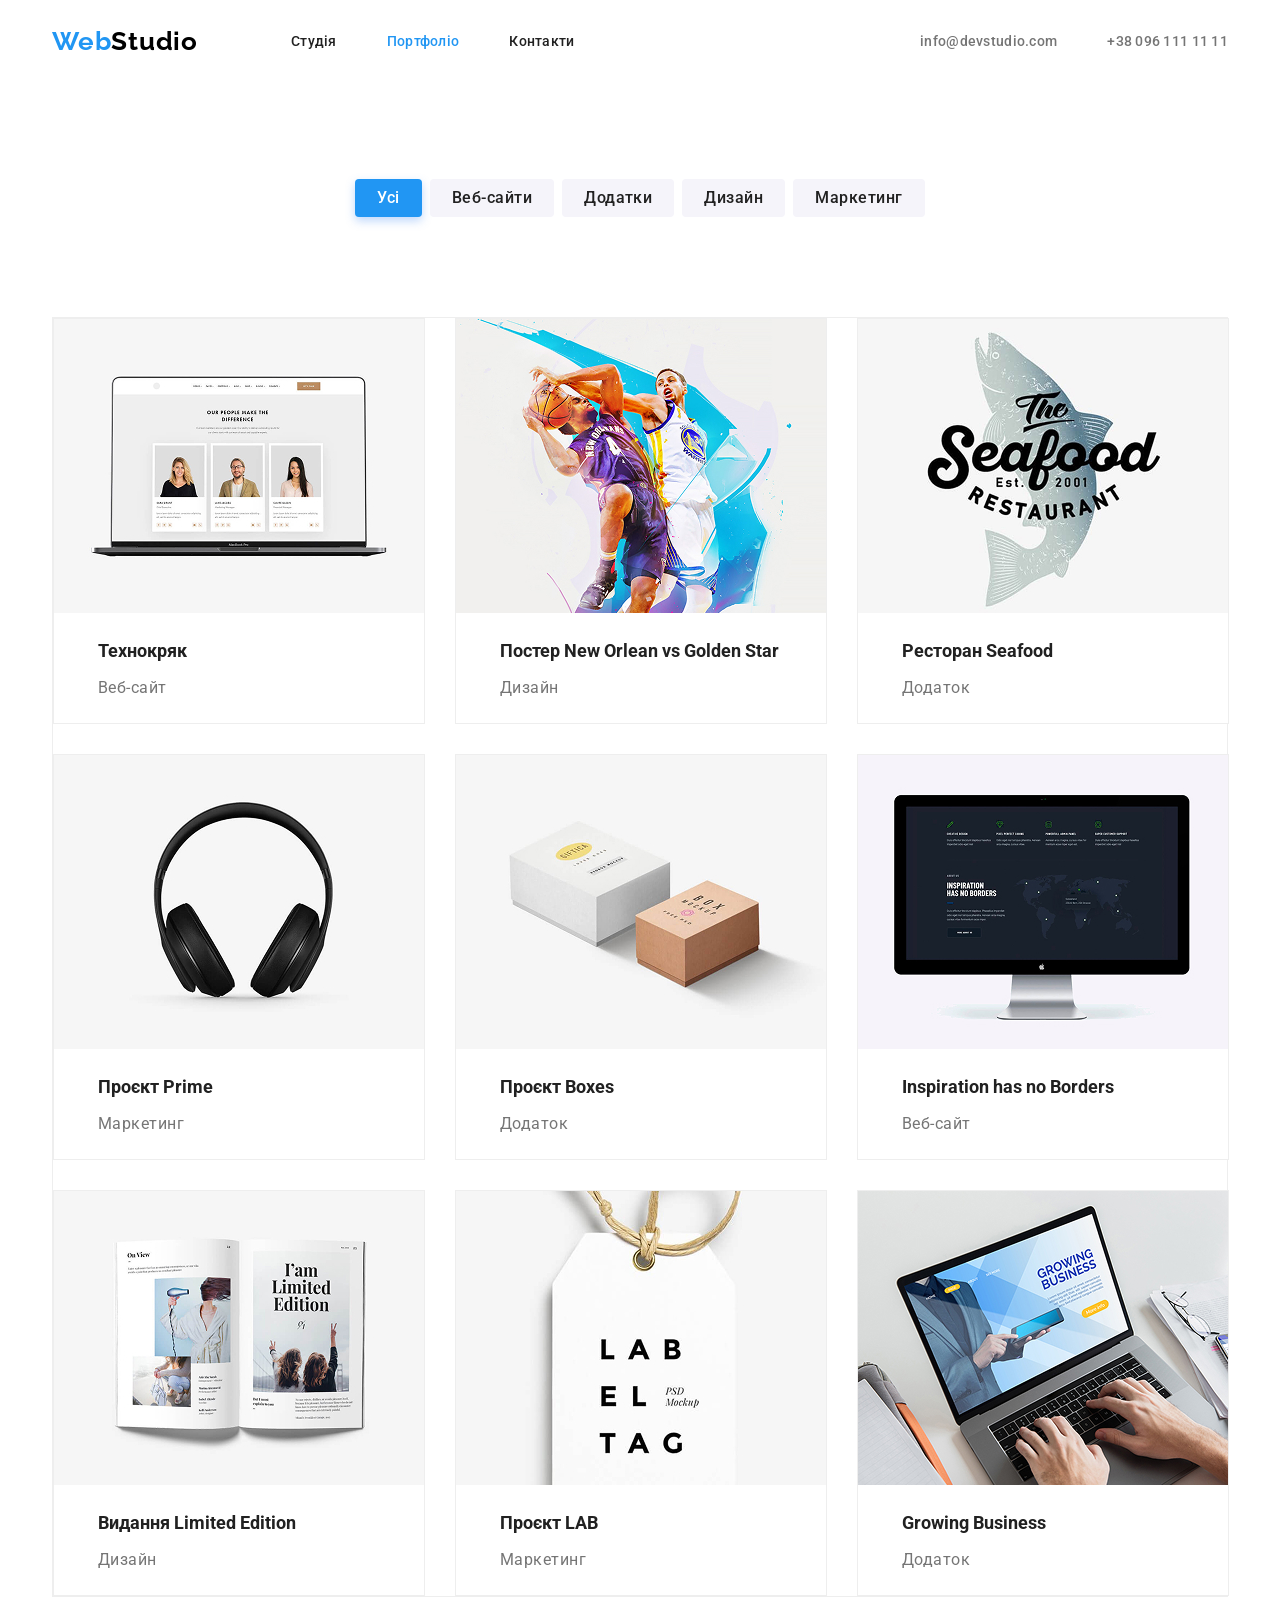
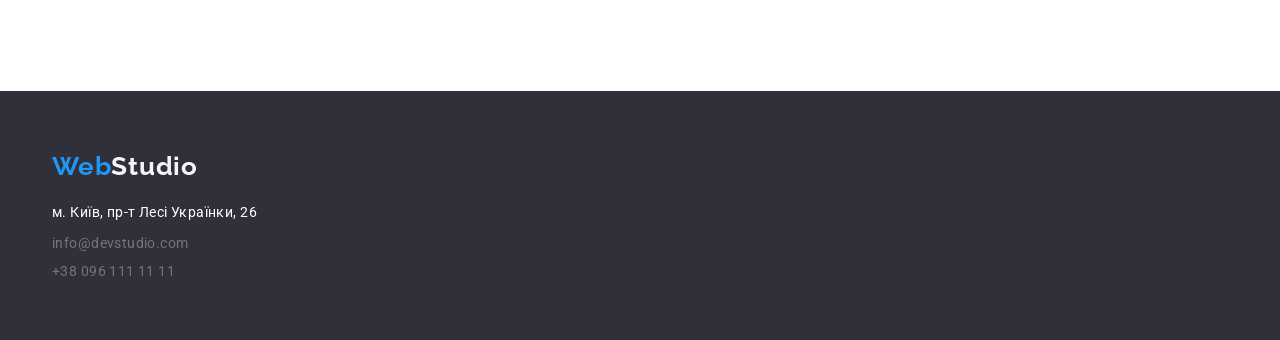
==== commit 20bf6960: "30.04.26 (2)" ====
--- a/Portfolio/index.html
+++ b/Portfolio/index.html
@@ -206,9 +206,7 @@
     </main>
     <footer class="footer">
       <div class="container">
-        <a href="./index.html" class="footer-logo"
-          >Web<span class="logo-accent">Studio</span></a
-        >
+        <a href="./index.html" class="footer-logo">Web<span class="footerlogo-accent">Studio</span></a>
         <address class="footer-address">
           <ul class="footer-list">
             <li class="footer-item">
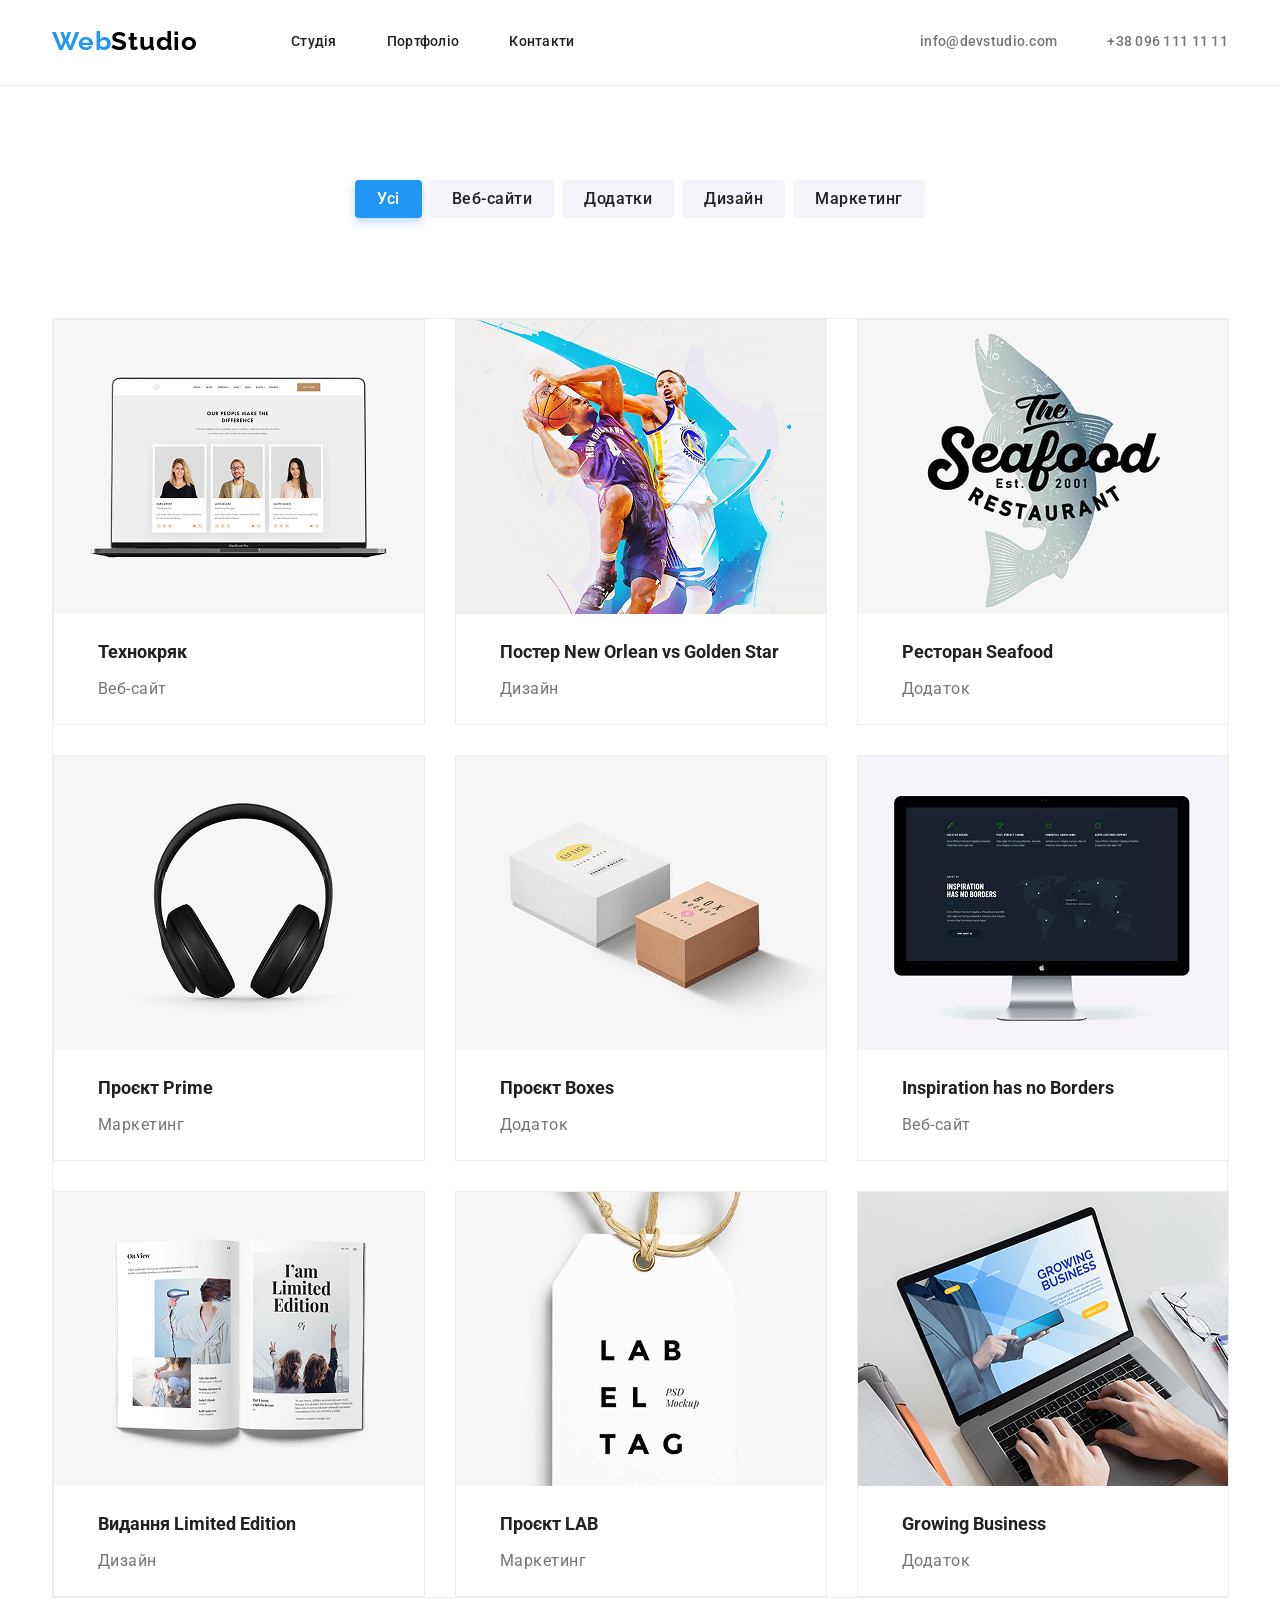
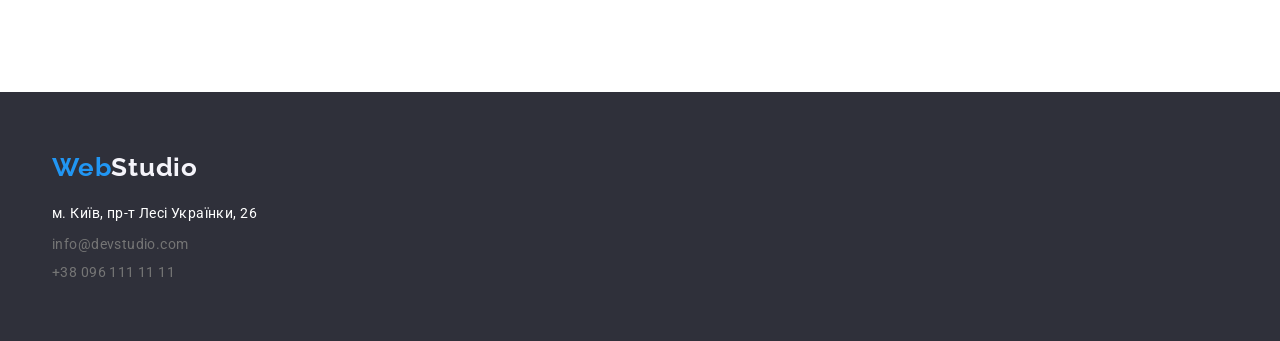
==== commit 0b727e3a: "28.05.26 (3)" ====
--- a/Portfolio/index.html
+++ b/Portfolio/index.html
@@ -33,7 +33,7 @@
               <a class="header-link" href="../index.html">Студія</a>
             </li>
             <li class="header-item">
-              <a class="header-link-active" href="./index.html">Портфоліо</a>
+              <a class="header-link" href="./index.html">Портфоліо</a>
             </li>
             <li class="header-item">
               <a class="header-link" href="#">Контакти</a>
@@ -73,12 +73,15 @@
           <ul class="catalog-list">
             <li class="catalog-item">
               <a href="#" class="catalog-link">
-                <img
+                <div class="wrapper">
+                  <img
                   width="370"
                   class="catalog-img"
                   src="./img/portfolioimg1.jpg"
                   alt="Технокряк"
                 />
+                <p class="over">Ресурс пропонує комплексні пропозиції з різним рівнем функціоналу та сервісів. Все це дозволить відвідувачу отримати вичерпні відомості про компанію чи приватну особу.</p>
+                </div>
                 <div class="catalog-content">
                   <h3 class="catalog-title">Технокряк</h3>
                   <p class="catalog-text">Веб-сайт</p>
@@ -87,12 +90,15 @@
             </li>
             <li class="catalog-item">
               <a href="#" class="catalog-link">
-                <img
+                <div class="wrapper">
+                  <img
                   width="370"
                   class="catalog-img"
                   src="./img/portfolioimg2.jpg"
-                  alt="Постер New Orlean vs Golden Star"
-                />
+                  alt="Технокряк"
+                />
+                <p class="over">Ресурс пропонує комплексні пропозиції з різним рівнем функціоналу та сервісів. Все це дозволить відвідувачу отримати вичерпні відомості про компанію чи приватну особу.</p>
+                </div>
                 <div class="catalog-content">
                   <h3 class="catalog-title">
                     Постер New Orlean vs Golden Star
@@ -103,12 +109,15 @@
             </li>
             <li class="catalog-item">
               <a href="#" class="catalog-link">
-                <img
+                <div class="wrapper">
+                  <img
                   width="370"
                   class="catalog-img"
                   src="./img/portfolioimg3.jpg"
-                  alt="Ресторан Seafood"
-                />
+                  alt="Технокряк"
+                />
+                <p class="over">Ресурс пропонує комплексні пропозиції з різним рівнем функціоналу та сервісів. Все це дозволить відвідувачу отримати вичерпні відомості про компанію чи приватну особу.</p>
+                </div>
                 <div class="catalog-content">
                   <h3 class="catalog-title">Ресторан Seafood</h3>
                   <p class="catalog-text">Додаток</p>
@@ -118,12 +127,15 @@
 
             <li class="catalog-item">
               <a href="#" class="catalog-link">
-                <img
+                <div class="wrapper">
+                  <img
                   width="370"
                   class="catalog-img"
                   src="./img/portfolioimg4.jpg"
-                  alt="Проєкт Prime"
-                />
+                  alt="Технокряк"
+                />
+                <p class="over">Ресурс пропонує комплексні пропозиції з різним рівнем функціоналу та сервісів. Все це дозволить відвідувачу отримати вичерпні відомості про компанію чи приватну особу.</p>
+                </div>
                 <div class="catalog-content">
                   <h3 class="catalog-title">Проєкт Prime</h3>
                   <p class="catalog-text">Маркетинг</p>
@@ -132,12 +144,15 @@
             </li>
             <li class="catalog-item">
               <a href="#" class="catalog-link">
-                <img
+                <div class="wrapper">
+                  <img
                   width="370"
                   class="catalog-img"
                   src="./img/portfolioimg5.jpg"
-                  alt="Проєкт Boxes"
-                />
+                  alt="Технокряк"
+                />
+                <p class="over">Ресурс пропонує комплексні пропозиції з різним рівнем функціоналу та сервісів. Все це дозволить відвідувачу отримати вичерпні відомості про компанію чи приватну особу.</p>
+                </div>
                 <div class="catalog-content">
                   <h3 class="catalog-title">Проєкт Boxes</h3>
                   <p class="catalog-text">Додаток</p>
@@ -146,26 +161,33 @@
             </li>
             <li class="catalog-item">
               <a href="#" class="catalog-link">
-                <img
+                <div class="wrapper">
+                  <img
                   width="370"
                   class="catalog-img"
                   src="./img/portfolioimg6.jpg"
-                  alt="Inspiration has no Borders"
-                />
+                  alt="Технокряк"
+                />
+                <p class="over">Ресурс пропонує комплексні пропозиції з різним рівнем функціоналу та сервісів. Все це дозволить відвідувачу отримати вичерпні відомості про компанію чи приватну особу.</p>
+                </div>
                 <div class="catalog-content">
                   <h3 class="catalog-title">Inspiration has no Borders</h3>
                   <p class="catalog-text">Веб-сайт</p>
                 </div>
               </a>
             </li>
-            <li class="catalog-item">
-              <a href="#" class="catalog-link">
-                <img
+
+            <li class="catalog-item">
+              <a href="#" class="catalog-link">
+                <div class="wrapper">
+                  <img
                   width="370"
                   class="catalog-img"
                   src="./img/portfolioimg7.jpg"
-                  alt="Видання Limited Edition"
-                />
+                  alt="Технокряк"
+                />
+                <p class="over">Ресурс пропонує комплексні пропозиції з різним рівнем функціоналу та сервісів. Все це дозволить відвідувачу отримати вичерпні відомості про компанію чи приватну особу.</p>
+                </div>
                 <div class="catalog-content">
                   <h3 class="catalog-title">Видання Limited Edition</h3>
                   <p class="catalog-text">Дизайн</p>
@@ -174,12 +196,15 @@
             </li>
             <li class="catalog-item">
               <a href="#" class="catalog-link">
-                <img
+                <div class="wrapper">
+                  <img
                   width="370"
                   class="catalog-img"
                   src="./img/portfolioimg8.jpg"
-                  alt="Проєкт LAB"
-                />
+                  alt="Технокряк"
+                />
+                <p class="over">Ресурс пропонує комплексні пропозиції з різним рівнем функціоналу та сервісів. Все це дозволить відвідувачу отримати вичерпні відомості про компанію чи приватну особу.</p>
+                </div>
                 <div class="catalog-content">
                   <h3 class="catalog-title">Проєкт LAB</h3>
                   <p class="catalog-text">Маркетинг</p>
@@ -188,12 +213,15 @@
             </li>
             <li class="catalog-item">
               <a href="#" class="catalog-link">
-                <img
+                <div class="wrapper">
+                  <img
                   width="370"
                   class="catalog-img"
                   src="./img/portfolioimg9.jpg"
-                  alt="Growing Business"
-                />
+                  alt="Технокряк"
+                />
+                <p class="over">Ресурс пропонує комплексні пропозиції з різним рівнем функціоналу та сервісів. Все це дозволить відвідувачу отримати вичерпні відомості про компанію чи приватну особу.</p>
+                </div>
                 <div class="catalog-content">
                   <h3 class="catalog-title">Growing Business</h3>
                   <p class="catalog-text">Додаток</p>
--- a/Portfolio/css/style.css
+++ b/Portfolio/css/style.css
@@ -7,6 +7,7 @@
   --BG1-color: #2f303a;
   --BG2-color: #f5f4fa;
   --Border-color: #eeeeee;
+  --hover-overlay: rgba(33, 150, 243, 0.9);
 }
 
 .container {
@@ -24,6 +25,8 @@
 .header {
   padding-top: 24px;
   padding-bottom: 25px;
+  color: var(--primary-color);
+  border-bottom: 1px solid var(--Border-color);
 }
 
 .header-wrap {
@@ -55,7 +58,15 @@
   gap: 50px;
 }
 
-.header-link-active {
+.header-item {
+  position: relative;
+}
+
+.header-item:hover:after {
+  opacity: 1;
+}
+
+.header-item:hover {
   color: var(--secondary-color);
   font-size: 14px;
   font-weight: 500;
@@ -63,6 +74,19 @@
   letter-spacing: 0.28px;
   text-decoration: none;
   font-family: Roboto;
+}
+
+.header-item::after {
+  content: "";
+  display: block;
+  width: 100%;
+  height: 4px;
+  background: var(--secondary-color);
+  position: absolute;
+  left: 0;
+  bottom: -35.5px;
+  border-radius: 2px;
+  opacity: 0;
 }
 
 .header-link {
@@ -180,6 +204,36 @@
   text-decoration: none;
 }
 
+.catalog-link:hover {
+  .over {
+    opacity: 1;
+  }
+}
+
+.wrapper {
+  position: relative;
+}
+
+.over {
+  position: absolute;
+  top: 0;
+  left: 0;
+  background: var(--hover-overlay);
+  width: 100%;
+  height: 100%;
+  padding-top: 63px;
+  padding-bottom: 63px;
+  padding: 24px;
+  color: var(--primary-color);
+  font-size: 18px;
+  font-weight: 400;
+  line-height: 28px;
+  letter-spacing: 0.54px;
+  display: flex;
+  align-items: center;
+  opacity: 0;
+}
+
 .catalog-content {
   padding: 20px 24px;
 }
@@ -217,7 +271,7 @@
 
 .footer-logo {
   display: inline-block;
-  padding-bottom: 20px;
+  margin-bottom: 20px;
   color: var(--secondary-color);
   font-size: 26px;
   font-weight: 700;
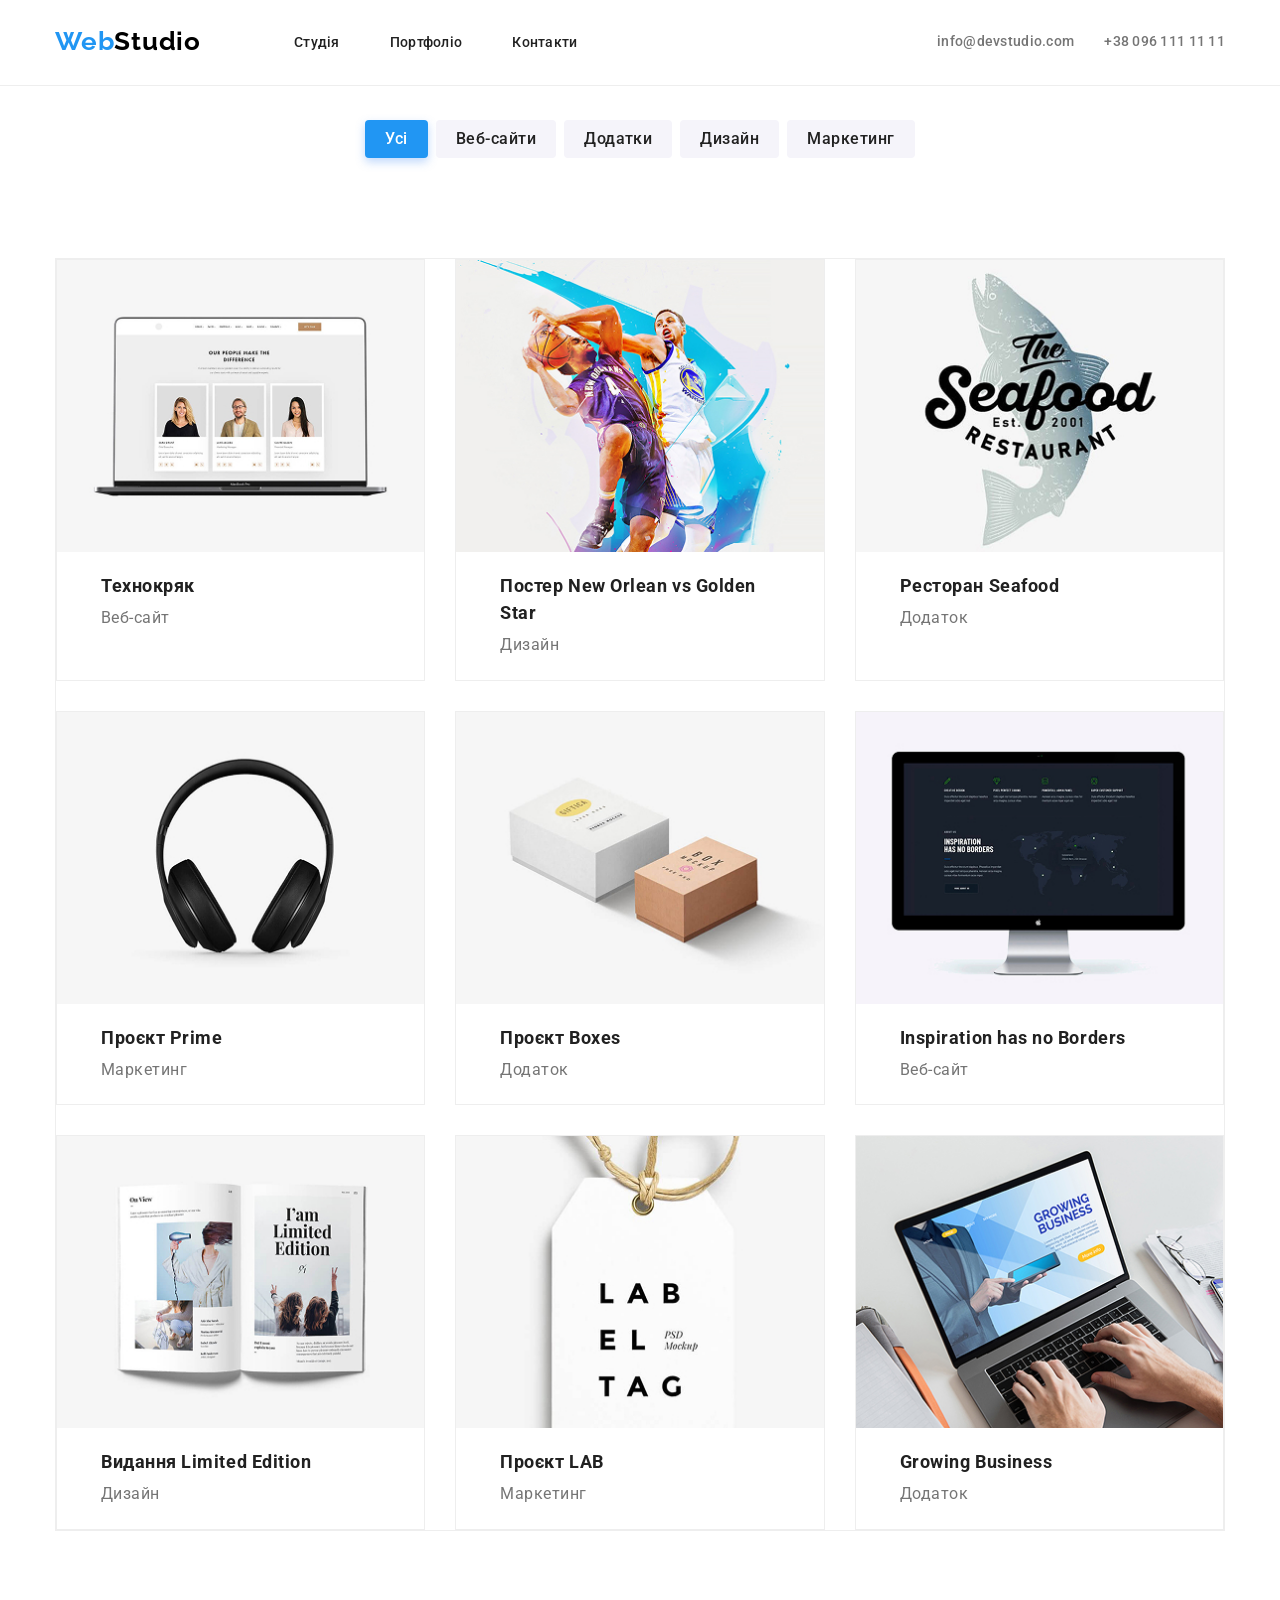
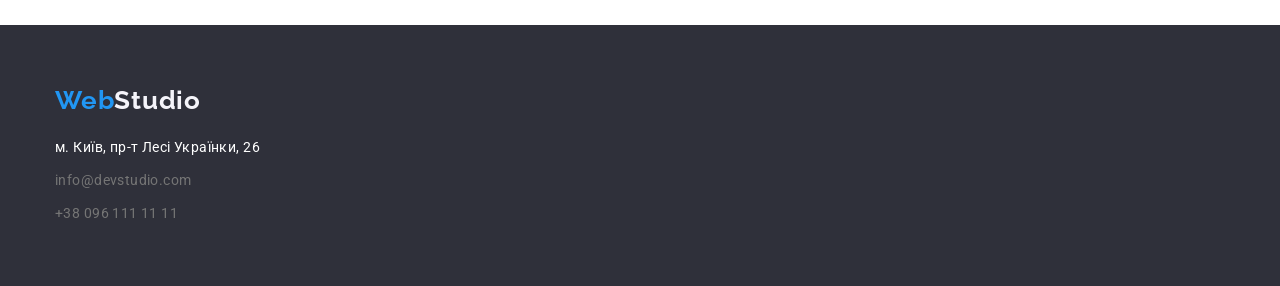
==== commit 31d0d4e0: "20.08.26" ====
--- a/Portfolio/index.html
+++ b/Portfolio/index.html
@@ -2,8 +2,14 @@
 <html lang="uk">
   <head>
     <meta charset="UTF-8" />
-    <meta name="viewport" content="width=device-width, initial-scale=1.0" />
+
+    <meta
+      name="viewport"
+      content="width=device-width, initial-scale=1.0"
+    />
+
     <link rel="stylesheet" href="./style.css" />
+
     <link
       rel="stylesheet"
       href="https://cdnjs.cloudflare.com/ajax/libs/modern-normalize/3.0.1/modern-normalize.min.css"
@@ -11,253 +17,676 @@
       crossorigin="anonymous"
       referrerpolicy="no-referrer"
     />
+
     <title>Портфоліо</title>
+
     <link rel="preconnect" href="https://fonts.googleapis.com" />
-    <link rel="preconnect" href="https://fonts.gstatic.com" crossorigin />
+    <link
+      rel="preconnect"
+      href="https://fonts.gstatic.com"
+      crossorigin
+    />
+
     <link
       href="https://fonts.googleapis.com/css2?family=Raleway:ital,wght@0,100..900;1,100..900&family=Roboto:ital,wght@0,100..900;1,100..900&display=swap"
       rel="stylesheet"
     />
+
     <link rel="stylesheet" href="./css/reset.css" />
     <link rel="stylesheet" href="./css/style.css" />
   </head>
+
   <body>
     <header class="header">
       <div class="container header-wrap">
-        <a href="./index.html" class="header-logo"
-          >Web<span class="logo-accent">Studio</span></a
+
+        <a
+          href="./index.html"
+          class="header-logo"
         >
+          Web<span class="logo-accent">Studio</span>
+        </a>
+
         <nav class="header-navigation">
           <ul class="header-list">
+
             <li class="header-item">
-              <a class="header-link" href="../index.html">Студія</a>
-            </li>
+              <a
+                class="header-link"
+                href="../index.html"
+              >
+                Студія
+              </a>
+            </li>
+
             <li class="header-item">
-              <a class="header-link" href="./index.html">Портфоліо</a>
-            </li>
+              <a
+                class="header-link"
+                href="./index.html"
+              >
+                Портфоліо
+              </a>
+            </li>
+
             <li class="header-item">
-              <a class="header-link" href="#">Контакти</a>
-            </li>
+              <a
+                class="header-link"
+                href="#"
+              >
+                Контакти
+              </a>
+            </li>
+
           </ul>
         </nav>
+
         <address class="header-contacts">
           <ul class="header-contacts-list">
+
             <li class="header-mail">
-              <a class="header-item" href="mailto:info@devstudio.com"
-                >info@devstudio.com</a
-              >
-            </li>
+              <a
+                class="header-item"
+                href="mailto:info@devstudio.com"
+              >
+                info@devstudio.com
+              </a>
+            </li>
+
             <li class="header-phone">
-              <a class="header-item" href="tel:+380961111111"
-                >+38 096 111 11 11</a
-              >
-            </li>
+              <a
+                class="header-item"
+                href="tel:+380961111111"
+              >
+                +38 096 111 11 11
+              </a>
+            </li>
+
           </ul>
         </address>
+
+        <button
+          class="menu-button"
+          type="button"
+          aria-label="Відкрити меню"
+          aria-expanded="false"
+          aria-controls="mobile-menu"
+        >
+          <span class="menu-icon">
+            <img
+              src="../Studio/img/menu_40px.png"
+              alt=""
+            />
+          </span>
+        </button>
+
       </div>
     </header>
+
+    <div
+      class="mobile-menu"
+      id="mobile-menu"
+      aria-hidden="true"
+    >
+      <div class="mobile-menu-container">
+
+        <button
+          class="mobile-menu-close"
+          type="button"
+        >
+          <span>
+            <img
+              src="../Studio/img/close_40px.png"
+              alt=""
+            />
+          </span>
+        </button>
+
+        <nav class="mobile-nav">
+          <ul class="mobile-nav-list">
+
+            <li class="mobile-nav-item">
+              <a
+                class="mobile-nav-link"
+                href="../index.html"
+              >
+                Студія
+              </a>
+            </li>
+
+            <li class="mobile-nav-item">
+              <a
+                class="mobile-nav-link active"
+                href="./index.html"
+              >
+                Портфоліо
+              </a>
+            </li>
+
+            <li class="mobile-nav-item">
+              <a
+                class="mobile-nav-link"
+                href="#"
+              >
+                Контакти
+              </a>
+            </li>
+
+          </ul>
+        </nav>
+
+        <div class="mobile-menu-bottom">
+
+          <address class="mobile-contacts">
+
+            <a
+              class="mobile-phone"
+              href="tel:+380961111111"
+            >
+              +38 096 111 11 11
+            </a>
+
+            <a
+              class="mobile-email"
+              href="mailto:info@devstudio.com"
+            >
+              info@devstudio.com
+            </a>
+
+          </address>
+
+          <ul class="mobile-social-list">
+
+            <li>
+              <a
+                href="#"
+                class="mobile-social-link"
+              >
+                Instagram
+              </a>
+            </li>
+
+            <li>
+              <span class="mobile-social-divider"></span>
+            </li>
+
+            <li>
+              <a
+                href="#"
+                class="mobile-social-link"
+              >
+                Twitter
+              </a>
+            </li>
+
+            <li>
+              <span class="mobile-social-divider"></span>
+            </li>
+
+            <li>
+              <a
+                href="#"
+                class="mobile-social-link"
+              >
+                Facebook
+              </a>
+            </li>
+
+            <li>
+              <span class="mobile-social-divider"></span>
+            </li>
+
+            <li>
+              <a
+                href="#"
+                class="mobile-social-link"
+              >
+                LinkedIn
+              </a>
+            </li>
+
+          </ul>
+
+        </div>
+      </div>
+    </div>
+
     <main>
+
       <section class="tabs">
         <div class="container">
+
           <nav class="tabs-tab">
-            <button type="button" class="tabs-active">Усі</button>
-            <button type="button" class="tabs-item">Веб-сайти</button>
-            <button type="button" class="tabs-item">Додатки</button>
-            <button type="button" class="tabs-item">Дизайн</button>
-            <button type="button" class="tabs-item">Маркетинг</button>
+
+            <button
+              type="button"
+              class="tabs-active"
+            >
+              Усі
+            </button>
+
+            <button
+              type="button"
+              class="tabs-item"
+            >
+              Веб-сайти
+            </button>
+
+            <button
+              type="button"
+              class="tabs-item"
+            >
+              Додатки
+            </button>
+
+            <button
+              type="button"
+              class="tabs-item"
+            >
+              Дизайн
+            </button>
+
+            <button
+              type="button"
+              class="tabs-item"
+            >
+              Маркетинг
+            </button>
+
           </nav>
+
         </div>
       </section>
+
       <section class="catalog">
         <div class="container">
+
           <ul class="catalog-list">
-            <li class="catalog-item">
-              <a href="#" class="catalog-link">
-                <div class="wrapper">
-                  <img
-                  width="370"
-                  class="catalog-img"
-                  src="./img/portfolioimg1.jpg"
-                  alt="Технокряк"
-                />
-                <p class="over">Ресурс пропонує комплексні пропозиції з різним рівнем функціоналу та сервісів. Все це дозволить відвідувачу отримати вичерпні відомості про компанію чи приватну особу.</p>
-                </div>
-                <div class="catalog-content">
-                  <h3 class="catalog-title">Технокряк</h3>
-                  <p class="catalog-text">Веб-сайт</p>
-                </div>
-              </a>
-            </li>
-            <li class="catalog-item">
-              <a href="#" class="catalog-link">
-                <div class="wrapper">
-                  <img
-                  width="370"
-                  class="catalog-img"
-                  src="./img/portfolioimg2.jpg"
-                  alt="Технокряк"
-                />
-                <p class="over">Ресурс пропонує комплексні пропозиції з різним рівнем функціоналу та сервісів. Все це дозволить відвідувачу отримати вичерпні відомості про компанію чи приватну особу.</p>
-                </div>
+
+            <li class="catalog-item">
+              <a
+                href="#"
+                class="catalog-link"
+              >
+                <div class="wrapper">
+
+                  <img
+                    width="370"
+                    class="catalog-img"
+                    src="./img/portfolioimg1.jpg"
+                    alt="Технокряк"
+                  />
+
+                  <p class="over">
+                    Ресурс пропонує комплексні пропозиції
+                    з різним рівнем функціоналу та сервісів.
+                    Все це дозволить відвідувачу отримати
+                    вичерпні відомості про компанію чи
+                    приватну особу.
+                  </p>
+
+                </div>
+
+                <div class="catalog-content">
+                  <h3 class="catalog-title">
+                    Технокряк
+                  </h3>
+
+                  <p class="catalog-text">
+                    Веб-сайт
+                  </p>
+                </div>
+              </a>
+            </li>
+
+            <li class="catalog-item">
+              <a
+                href="#"
+                class="catalog-link"
+              >
+                <div class="wrapper">
+
+                  <img
+                    width="370"
+                    class="catalog-img"
+                    src="./img/portfolioimg2.jpg"
+                    alt="Постер New Orlean vs Golden Star"
+                  />
+
+                  <p class="over">
+                    Ресурс пропонує комплексні пропозиції
+                    з різним рівнем функціоналу та сервісів.
+                    Все це дозволить відвідувачу отримати
+                    вичерпні відомості про компанію чи
+                    приватну особу.
+                  </p>
+
+                </div>
+
                 <div class="catalog-content">
                   <h3 class="catalog-title">
                     Постер New Orlean vs Golden Star
                   </h3>
-                  <p class="catalog-text">Дизайн</p>
-                </div>
-              </a>
-            </li>
-            <li class="catalog-item">
-              <a href="#" class="catalog-link">
-                <div class="wrapper">
-                  <img
-                  width="370"
-                  class="catalog-img"
-                  src="./img/portfolioimg3.jpg"
-                  alt="Технокряк"
-                />
-                <p class="over">Ресурс пропонує комплексні пропозиції з різним рівнем функціоналу та сервісів. Все це дозволить відвідувачу отримати вичерпні відомості про компанію чи приватну особу.</p>
-                </div>
-                <div class="catalog-content">
-                  <h3 class="catalog-title">Ресторан Seafood</h3>
-                  <p class="catalog-text">Додаток</p>
-                </div>
-              </a>
-            </li>
-
-            <li class="catalog-item">
-              <a href="#" class="catalog-link">
-                <div class="wrapper">
-                  <img
-                  width="370"
-                  class="catalog-img"
-                  src="./img/portfolioimg4.jpg"
-                  alt="Технокряк"
-                />
-                <p class="over">Ресурс пропонує комплексні пропозиції з різним рівнем функціоналу та сервісів. Все це дозволить відвідувачу отримати вичерпні відомості про компанію чи приватну особу.</p>
-                </div>
-                <div class="catalog-content">
-                  <h3 class="catalog-title">Проєкт Prime</h3>
-                  <p class="catalog-text">Маркетинг</p>
-                </div>
-              </a>
-            </li>
-            <li class="catalog-item">
-              <a href="#" class="catalog-link">
-                <div class="wrapper">
-                  <img
-                  width="370"
-                  class="catalog-img"
-                  src="./img/portfolioimg5.jpg"
-                  alt="Технокряк"
-                />
-                <p class="over">Ресурс пропонує комплексні пропозиції з різним рівнем функціоналу та сервісів. Все це дозволить відвідувачу отримати вичерпні відомості про компанію чи приватну особу.</p>
-                </div>
-                <div class="catalog-content">
-                  <h3 class="catalog-title">Проєкт Boxes</h3>
-                  <p class="catalog-text">Додаток</p>
-                </div>
-              </a>
-            </li>
-            <li class="catalog-item">
-              <a href="#" class="catalog-link">
-                <div class="wrapper">
-                  <img
-                  width="370"
-                  class="catalog-img"
-                  src="./img/portfolioimg6.jpg"
-                  alt="Технокряк"
-                />
-                <p class="over">Ресурс пропонує комплексні пропозиції з різним рівнем функціоналу та сервісів. Все це дозволить відвідувачу отримати вичерпні відомості про компанію чи приватну особу.</p>
-                </div>
-                <div class="catalog-content">
-                  <h3 class="catalog-title">Inspiration has no Borders</h3>
-                  <p class="catalog-text">Веб-сайт</p>
-                </div>
-              </a>
-            </li>
-
-            <li class="catalog-item">
-              <a href="#" class="catalog-link">
-                <div class="wrapper">
-                  <img
-                  width="370"
-                  class="catalog-img"
-                  src="./img/portfolioimg7.jpg"
-                  alt="Технокряк"
-                />
-                <p class="over">Ресурс пропонує комплексні пропозиції з різним рівнем функціоналу та сервісів. Все це дозволить відвідувачу отримати вичерпні відомості про компанію чи приватну особу.</p>
-                </div>
-                <div class="catalog-content">
-                  <h3 class="catalog-title">Видання Limited Edition</h3>
-                  <p class="catalog-text">Дизайн</p>
-                </div>
-              </a>
-            </li>
-            <li class="catalog-item">
-              <a href="#" class="catalog-link">
-                <div class="wrapper">
-                  <img
-                  width="370"
-                  class="catalog-img"
-                  src="./img/portfolioimg8.jpg"
-                  alt="Технокряк"
-                />
-                <p class="over">Ресурс пропонує комплексні пропозиції з різним рівнем функціоналу та сервісів. Все це дозволить відвідувачу отримати вичерпні відомості про компанію чи приватну особу.</p>
-                </div>
-                <div class="catalog-content">
-                  <h3 class="catalog-title">Проєкт LAB</h3>
-                  <p class="catalog-text">Маркетинг</p>
-                </div>
-              </a>
-            </li>
-            <li class="catalog-item">
-              <a href="#" class="catalog-link">
-                <div class="wrapper">
-                  <img
-                  width="370"
-                  class="catalog-img"
-                  src="./img/portfolioimg9.jpg"
-                  alt="Технокряк"
-                />
-                <p class="over">Ресурс пропонує комплексні пропозиції з різним рівнем функціоналу та сервісів. Все це дозволить відвідувачу отримати вичерпні відомості про компанію чи приватну особу.</p>
-                </div>
-                <div class="catalog-content">
-                  <h3 class="catalog-title">Growing Business</h3>
-                  <p class="catalog-text">Додаток</p>
-                </div>
-              </a>
-            </li>
+
+                  <p class="catalog-text">
+                    Дизайн
+                  </p>
+                </div>
+              </a>
+            </li>
+
+            <li class="catalog-item">
+              <a
+                href="#"
+                class="catalog-link"
+              >
+                <div class="wrapper">
+
+                  <img
+                    width="370"
+                    class="catalog-img"
+                    src="./img/portfolioimg3.jpg"
+                    alt="Ресторан Seafood"
+                  />
+
+                  <p class="over">
+                    Ресурс пропонує комплексні пропозиції
+                    з різним рівнем функціоналу та сервісів.
+                    Все це дозволить відвідувачу отримати
+                    вичерпні відомості про компанію чи
+                    приватну особу.
+                  </p>
+
+                </div>
+
+                <div class="catalog-content">
+                  <h3 class="catalog-title">
+                    Ресторан Seafood
+                  </h3>
+
+                  <p class="catalog-text">
+                    Додаток
+                  </p>
+                </div>
+              </a>
+            </li>
+
+            <li class="catalog-item">
+              <a
+                href="#"
+                class="catalog-link"
+              >
+                <div class="wrapper">
+
+                  <img
+                    width="370"
+                    class="catalog-img"
+                    src="./img/portfolioimg4.jpg"
+                    alt="Проєкт Prime"
+                  />
+
+                  <p class="over">
+                    Ресурс пропонує комплексні пропозиції
+                    з різним рівнем функціоналу та сервісів.
+                    Все це дозволить відвідувачу отримати
+                    вичерпні відомості про компанію чи
+                    приватну особу.
+                  </p>
+
+                </div>
+
+                <div class="catalog-content">
+                  <h3 class="catalog-title">
+                    Проєкт Prime
+                  </h3>
+
+                  <p class="catalog-text">
+                    Маркетинг
+                  </p>
+                </div>
+              </a>
+            </li>
+
+            <li class="catalog-item">
+              <a
+                href="#"
+                class="catalog-link"
+              >
+                <div class="wrapper">
+
+                  <img
+                    width="370"
+                    class="catalog-img"
+                    src="./img/portfolioimg5.jpg"
+                    alt="Проєкт Boxes"
+                  />
+
+                  <p class="over">
+                    Ресурс пропонує комплексні пропозиції
+                    з різним рівнем функціоналу та сервісів.
+                    Все це дозволить відвідувачу отримати
+                    вичерпні відомості про компанію чи
+                    приватну особу.
+                  </p>
+
+                </div>
+
+                <div class="catalog-content">
+                  <h3 class="catalog-title">
+                    Проєкт Boxes
+                  </h3>
+
+                  <p class="catalog-text">
+                    Додаток
+                  </p>
+                </div>
+              </a>
+            </li>
+
+            <li class="catalog-item">
+              <a
+                href="#"
+                class="catalog-link"
+              >
+                <div class="wrapper">
+
+                  <img
+                    width="370"
+                    class="catalog-img"
+                    src="./img/portfolioimg6.jpg"
+                    alt="Inspiration has no Borders"
+                  />
+
+                  <p class="over">
+                    Ресурс пропонує комплексні пропозиції
+                    з різним рівнем функціоналу та сервісів.
+                    Все це дозволить відвідувачу отримати
+                    вичерпні відомості про компанію чи
+                    приватну особу.
+                  </p>
+
+                </div>
+
+                <div class="catalog-content">
+                  <h3 class="catalog-title">
+                    Inspiration has no Borders
+                  </h3>
+
+                  <p class="catalog-text">
+                    Веб-сайт
+                  </p>
+                </div>
+              </a>
+            </li>
+
+            <li class="catalog-item">
+              <a
+                href="#"
+                class="catalog-link"
+              >
+                <div class="wrapper">
+
+                  <img
+                    width="370"
+                    class="catalog-img"
+                    src="./img/portfolioimg7.jpg"
+                    alt="Видання Limited Edition"
+                  />
+
+                  <p class="over">
+                    Ресурс пропонує комплексні пропозиції
+                    з різним рівнем функціоналу та сервісів.
+                    Все це дозволить відвідувачу отримати
+                    вичерпні відомості про компанію чи
+                    приватну особу.
+                  </p>
+
+                </div>
+
+                <div class="catalog-content">
+                  <h3 class="catalog-title">
+                    Видання Limited Edition
+                  </h3>
+
+                  <p class="catalog-text">
+                    Дизайн
+                  </p>
+                </div>
+              </a>
+            </li>
+
+            <li class="catalog-item">
+              <a
+                href="#"
+                class="catalog-link"
+              >
+                <div class="wrapper">
+
+                  <img
+                    width="370"
+                    class="catalog-img"
+                    src="./img/portfolioimg8.jpg"
+                    alt="Проєкт LAB"
+                  />
+
+                  <p class="over">
+                    Ресурс пропонує комплексні пропозиції
+                    з різним рівнем функціоналу та сервісів.
+                    Все це дозволить відвідувачу отримати
+                    вичерпні відомості про компанію чи
+                    приватну особу.
+                  </p>
+
+                </div>
+
+                <div class="catalog-content">
+                  <h3 class="catalog-title">
+                    Проєкт LAB
+                  </h3>
+
+                  <p class="catalog-text">
+                    Маркетинг
+                  </p>
+                </div>
+              </a>
+            </li>
+
+            <li class="catalog-item">
+              <a
+                href="#"
+                class="catalog-link"
+              >
+                <div class="wrapper">
+
+                  <img
+                    width="370"
+                    class="catalog-img"
+                    src="./img/portfolioimg9.jpg"
+                    alt="Growing Business"
+                  />
+
+                  <p class="over">
+                    Ресурс пропонує комплексні пропозиції
+                    з різним рівнем функціоналу та сервісів.
+                    Все це дозволить відвідувачу отримати
+                    вичерпні відомості про компанію чи
+                    приватну особу.
+                  </p>
+
+                </div>
+
+                <div class="catalog-content">
+                  <h3 class="catalog-title">
+                    Growing Business
+                  </h3>
+
+                  <p class="catalog-text">
+                    Додаток
+                  </p>
+                </div>
+              </a>
+            </li>
+
           </ul>
+
         </div>
       </section>
+
     </main>
+
+    <!-- FOOTER -->
     <footer class="footer">
       <div class="container">
-        <a href="./index.html" class="footer-logo">Web<span class="footerlogo-accent">Studio</span></a>
+
+        <a
+          href="./index.html"
+          class="footer-logo"
+        >
+          Web<span class="footerlogo-accent">Studio</span>
+        </a>
+
         <address class="footer-address">
+
           <ul class="footer-list">
+
             <li class="footer-item">
               <a
                 class="footer-map"
                 target="_blank"
                 href="https://www.google.com/maps/place/%D0%B1%D1%83%D0%BB.+%D0%9B%D0%B5%D1%81%D0%B8+%D0%A3%D0%BA%D1%80%D0%B0%D0%B8%D0%BD%D0%BA%D0%B8,+26,+%D0%9A%D0%B8%D0%B5%D0%B2,+%D0%A3%D0%BA%D1%80%D0%B0%D0%B8%D0%BD%D0%B0,+02000/@50.4265841,30.5358109,17z/data=!3m1!4b1!4m6!3m5!1s0x40d4cf0e033ecbe9:0x57a4dffefec77da0!8m2!3d50.4265807!4d30.5383858!16s%2Fg%2F1tctq5jv?authuser=0&entry=ttu&g_ep=EgoyMDI2MDQwOC4wIKXMDSoASAFQAw%3D%3D"
-                >м. Київ, пр-т Лесі Українки, 26</a
-              >
-            </li>
+              >
+                м. Київ, пр-т Лесі Українки, 26
+              </a>
+            </li>
+
             <li class="footer-item">
-              <a class="footer-mail" href="mailto:info@devstudio.com"
-                >info@devstudio.com</a
-              >
-            </li>
+              <a
+                class="footer-mail"
+                href="mailto:info@devstudio.com"
+              >
+                info@devstudio.com
+              </a>
+            </li>
+
             <li class="footer-item">
-              <a class="footer-phone" href="tel:+380961111111"
-                >+38 096 111 11 11</a
-              >
-            </li>
+              <a
+                class="footer-phone"
+                href="tel:+380961111111"
+              >
+                +38 096 111 11 11
+              </a>
+            </li>
+
           </ul>
+
         </address>
+
       </div>
     </footer>
+
+    <script
+      type="module"
+      src="./mobile.js"
+    ></script>
+
   </body>
 </html>
--- a/Portfolio/css/style.css
+++ b/Portfolio/css/style.css
@@ -10,38 +10,94 @@
   --hover-overlay: rgba(33, 150, 243, 0.9);
 }
 
+* {
+  box-sizing: border-box;
+}
+
+html {
+  overflow-x: hidden;
+  scroll-behavior: smooth;
+}
+
+body {
+  margin: 0;
+  font-family: "Roboto", sans-serif;
+  color: var(--title-color);
+  overflow-x: hidden;
+}
+
+body.mobile-menu-open {
+  overflow: hidden;
+}
+
+img {
+  display: block;
+  max-width: 100%;
+  height: auto;
+}
+
+button,
+a {
+  -webkit-tap-highlight-color: transparent;
+}
+
 .container {
-  width: 1200px;
+  width: 100%;
   margin: 0 auto;
-  padding: 0 12px;
-}
-
-body {
-  font-family: "Roboto", sans-serif;
-}
-
-/* header */
+  padding: 0 15px;
+}
 
 .header {
-  padding-top: 24px;
-  padding-bottom: 25px;
-  color: var(--primary-color);
+  position: fixed;
+  top: 0;
+  left: 0;
+
+  width: 100%;
+
+  padding-top: 10px;
+  padding-bottom: 10px;
+
+  background-color: var(--primary-color);
   border-bottom: 1px solid var(--Border-color);
+
+  z-index: 100;
 }
 
 .header-wrap {
   display: flex;
+  align-items: center;
 }
 
 .header-logo {
-  font-family: Raleway;
+  display: inline-block;
+
+  margin-right: 0;
+
+  font-family: "Raleway", sans-serif;
   color: var(--secondary-color);
-  font-size: 26px;
+
+  font-size: 24px;
   font-weight: 700;
   line-height: 1.38;
   letter-spacing: 0.78px;
-  text-decoration: none;
-  margin-right: 93px;
+
+  text-decoration: none;
+
+  animation-name: header-logo;
+  animation-duration: 3000ms;
+  animation-iteration-count: infinite;
+  animation-direction: alternate;
+  animation-timing-function: ease;
+}
+
+@keyframes header-logo {
+  0% {
+    transform: scale(0.7);
+  }
+
+  100% {
+    transform: scale(1.1);
+  }
 }
 
 .logo-accent {
@@ -49,236 +105,523 @@
 }
 
 .header-navigation {
-  display: flex;
+  display: none;
 }
 
 .header-list {
+  display: flex;
   align-items: center;
-  display: flex;
   gap: 50px;
+
+  margin: 0;
+  padding: 0;
+
+  list-style: none;
 }
 
 .header-item {
   position: relative;
 }
 
-.header-item:hover:after {
-  opacity: 1;
-}
-
-.header-item:hover {
-  color: var(--secondary-color);
+.header-link {
+  color: var(--title-color);
+
+  font-family: "Roboto", sans-serif;
   font-size: 14px;
   font-weight: 500;
   line-height: 1.14;
   letter-spacing: 0.28px;
-  text-decoration: none;
-  font-family: Roboto;
+
+  text-decoration: none;
+
+  transition: color 250ms ease;
+}
+
+.header-link:hover,
+.header-link:focus {
+  color: var(--secondary-color);
 }
 
 .header-item::after {
   content: "";
+
   display: block;
-  width: 100%;
-  height: 4px;
-  background: var(--secondary-color);
+
   position: absolute;
   left: 0;
   bottom: -35.5px;
+
+  width: 100%;
+  height: 4px;
+
   border-radius: 2px;
+
+  background-color: var(--secondary-color);
+
   opacity: 0;
-}
-
-.header-link {
-  color: var(--title-color);
-  font-size: 14px;
+
+  transition: opacity 250ms ease;
+}
+
+.header-item:hover::after,
+.header-item:focus-within::after {
+  opacity: 1;
+}
+
+/* Header contacts */
+
+.header-contacts {
+  display: none;
+
+  margin-left: 0;
+
+  font-style: normal;
+}
+
+.header-contacts-list {
+  display: flex;
+  flex-direction: column;
+  align-items: flex-end;
+  gap: 5px;
+
+  margin: 0;
+  padding: 0;
+
+  list-style: none;
+}
+
+.header-contacts .header-item {
+  color: var(--text-color);
+
+  font-size: 12px;
   font-weight: 500;
   line-height: 1.14;
   letter-spacing: 0.28px;
-  text-decoration: none;
+
+  text-decoration: none;
+}
+
+.header-contacts .header-item:hover,
+.header-contacts .header-item:focus {
+  color: var(--secondary-color);
+}
+
+.menu-button {
+  display: flex;
+  justify-content: center;
+  align-items: center;
+
+  margin-left: auto;
+
+  width: 40px;
+  height: 40px;
+
+  padding: 0;
+
+  border: none;
+
+  background-color: transparent;
+
+  cursor: pointer;
+}
+
+.menu-icon {
+  display: block;
+
+  width: 40px;
+  height: 40px;
+}
+
+.menu-icon img {
+  width: 40px;
+  height: 40px;
+}
+
+.mobile-menu {
+  position: fixed;
+  inset: 0;
+
+  width: 100%;
+  height: 100dvh;
+
+  background-color: var(--primary-color);
+
+  z-index: 200;
+
+  visibility: hidden;
+  opacity: 0;
+  pointer-events: none;
+
+  transform: translateX(100%);
+
+  transition:
+    transform 350ms ease,
+    opacity 350ms ease,
+    visibility 350ms ease;
+}
+
+.mobile-menu.is-open {
+  visibility: visible;
+  opacity: 1;
+  pointer-events: auto;
+
+  transform: translateX(0);
+}
+
+.mobile-menu-container {
+  position: relative;
+
+  display: flex;
+  flex-direction: column;
+
+  width: 100%;
+  height: 100%;
+
+  padding: 32px 40px 40px;
+}
+
+/* Close button */
+
+.mobile-menu-close {
+  position: absolute;
+
+  top: 24px;
+  right: 24px;
+
+  display: flex;
+  justify-content: center;
+  align-items: center;
+
+  width: 40px;
+  height: 40px;
+
+  padding: 0;
+
+  border: none;
+
+  background-color: transparent;
+
+  cursor: pointer;
+}
+
+.mobile-menu-close span {
+  position: absolute;
+
+  width: 40px;
+  height: 40px;
+}
+
+.mobile-menu-close img {
+  width: 40px;
+  height: 40px;
+}
+
+/* Mobile navigation */
+
+.mobile-nav {
+  margin: 0;
+  padding-top: 10px;
+}
+
+.mobile-nav-list {
+  display: flex;
+  flex-direction: column;
+  gap: 32px;
+
+  margin: 0;
+  padding: 0;
+
+  list-style: none;
+}
+
+.mobile-nav-link {
+  display: inline-block;
+
   color: var(--title-color);
-  font-family: Roboto;
-}
-
-.header-link:hover {
+
+  font-family: Roboto, sans-serif;
+
+  font-size: 40px;
+  font-weight: 500;
+  line-height: 1.18;
+  letter-spacing: 0.8px;
+
+  text-decoration: none;
+
+  transition:
+    color 200ms ease,
+    transform 200ms ease;
+}
+
+.mobile-nav-link:hover,
+.mobile-nav-link:focus,
+.mobile-nav-link.active {
   color: var(--secondary-color);
 }
 
-.header-contacts {
-  color: var(--title-color);
-  font-size: 14px;
+.mobile-nav-link:hover {
+  transform: translateX(5px);
+}
+
+/* Mobile bottom */
+
+.mobile-menu-bottom {
+  margin-top: auto;
+}
+
+.mobile-contacts {
+  display: flex;
+  flex-direction: column;
+  gap: 32px;
+
+  margin-bottom: 64px;
+
+  font-style: normal;
+}
+
+.mobile-phone {
+  color: var(--secondary-color);
+
+  font-family: Roboto, sans-serif;
+
+  font-size: 34px;
   font-weight: 500;
-  line-height: 1.14;
-  letter-spacing: 0.28px;
-  text-decoration: none;
-  color: #212121;
-  font-family: Roboto;
-  text-decoration: none;
-  display: flex;
-  gap: 24px;
-  margin-left: auto;
+  letter-spacing: 0.68px;
+
+  text-decoration: none;
+}
+
+.mobile-email {
+  color: var(--text-color);
+
+  font-family: Roboto, sans-serif;
+
+  font-size: 24px;
+  font-weight: 500;
+  letter-spacing: 0.48px;
+
+  text-decoration: none;
+}
+
+.mobile-social-list {
+  display: flex;
+  flex-wrap: wrap;
+  align-items: center;
+  gap: 8px;
+
+  margin: 0;
+  padding: 0;
+
+  list-style: none;
+}
+
+.mobile-social-link {
+  color: var(--secondary-color);
+
+  font-family: Roboto, sans-serif;
+
+  font-size: 18px;
   font-style: normal;
-}
-
-.header-contacts-list {
-  align-items: center;
-  gap: 50px;
-  display: flex;
-}
-
-.header-item {
-  font-size: 14px;
   font-weight: 500;
-  line-height: 1.14;
-  letter-spacing: 0.28px;
-  font-family: Roboto;
-  color: var(--text-color);
-  text-decoration: none;
-}
-
-.header-item:hover {
-  color: var(--secondary-color);
-}
-
-/* tabs */
+  line-height: 22px;
+  letter-spacing: 0.36px;
+
+  text-decoration: none;
+}
+
+.mobile-social-divider {
+  display: block;
+
+  width: 1px;
+  height: 18px;
+
+  background-color: var(--Border-color);
+}
 
 .tabs {
-  padding-top: 94px;
-  padding-bottom: 50px;
-  display: flex;
-  justify-content: center;
+  padding-top: 100px;
+  padding-bottom: 40px;
 }
 
 .tabs-tab {
   display: flex;
-  justify-content: center;
+  flex-wrap: wrap;
+  justify-content: flex-start;
   gap: 8px;
 }
 
-.tabs-item {
-  padding: 6px 22px;
+.tabs-item,
+.tabs-active {
+  padding: 6px 20px;
+
   border: none;
   border-radius: 4px;
-  background: var(--BG2-color);
-  color: var(--title-color);
+
   text-align: center;
+
+  font-family: "Roboto", sans-serif;
   font-size: 16px;
   font-weight: 500;
   line-height: 1.62;
   letter-spacing: 0.48px;
+
+  cursor: pointer;
+}
+
+.tabs-item {
+  background-color: var(--BG2-color);
+  color: var(--title-color);
+
+  transition:
+    background-color 250ms ease,
+    color 250ms ease;
+}
+
+.tabs-item:hover,
+.tabs-item:focus {
+  background-color: var(--secondary-color);
+  color: var(--primary-color);
 }
 
 .tabs-active {
-  padding: 6px 22px;
-  border: none;
-  border-radius: 4px;
-  text-align: center;
-  font-family: Roboto;
-  font-size: 16px;
-  font-style: normal;
-  font-weight: 500;
-  line-height: 1.62;
-  letter-spacing: 0.48px;
-  background: var(--secondary-color);
+  background-color: var(--secondary-color);
   color: var(--primary-color);
+
   box-shadow: 0 4px 10px rgba(74, 144, 243, 0.35);
 }
 
-/* catalog */
-
 .catalog {
-  padding-bottom: 94px;
+  padding-bottom: 60px;
 }
 
 .catalog-list {
   display: grid;
-  grid-template-columns: repeat(3, 1fr);
-  gap: 30px 30px;
+
+  grid-template-columns: 1fr;
+
+  gap: 30px;
+
+  margin: 0;
+  padding: 0;
+
   list-style: none;
-  margin: 0;
-  padding: 0;
+}
+
+.catalog-item {
+  border: 1px solid var(--Border-color);
+
+  background-color: var(--primary-color);
+
+  text-align: left;
 }
 
 .catalog-link {
   display: block;
-  text-decoration: none;
-}
-
-.catalog-link:hover {
-  .over {
-    opacity: 1;
-  }
+
+  color: inherit;
+
+  text-decoration: none;
 }
 
 .wrapper {
   position: relative;
+
+  overflow: hidden;
+}
+
+.catalog-img {
+  width: 100%;
+  height: auto;
 }
 
 .over {
   position: absolute;
+
   top: 0;
   left: 0;
-  background: var(--hover-overlay);
+
+  display: flex;
+  align-items: center;
+
   width: 100%;
   height: 100%;
-  padding-top: 63px;
-  padding-bottom: 63px;
+
+  margin: 0;
   padding: 24px;
+
+  background-color: var(--hover-overlay);
+
   color: var(--primary-color);
+
   font-size: 18px;
   font-weight: 400;
   line-height: 28px;
   letter-spacing: 0.54px;
-  display: flex;
-  align-items: center;
+
   opacity: 0;
+
+  transform: translateY(100%);
+
+  transition:
+    opacity 250ms ease,
+    transform 250ms ease;
+}
+
+.catalog-link:hover .over,
+.catalog-link:focus .over {
+  opacity: 1;
+  transform: translateY(0);
 }
 
 .catalog-content {
   padding: 20px 24px;
 }
 
-.catalog-item {
-  border: 1px solid var(--Border-color);
-  background-color: var(--primary-color);
-  text-align: left;
-}
-
 .catalog-title {
-  margin-bottom: 4px;
+  margin: 0 0 4px;
+
   color: var(--title-color);
+
   font-size: 18px;
   font-weight: 700;
-  line-height: 36px;
-  letter-spacing: 2;
+  line-height: 1.5;
+  letter-spacing: 0.54px;
 }
 
 .catalog-text {
+  margin: 0;
+
   color: var(--text-color);
+
   font-size: 16px;
   font-weight: 400;
   line-height: 1.87;
   letter-spacing: 0.48px;
 }
 
-/* footer */
 
 .footer {
   padding-top: 60px;
   padding-bottom: 60px;
+
   background-color: var(--BG1-color);
 }
 
 .footer-logo {
   display: inline-block;
+
   margin-bottom: 20px;
+
   color: var(--secondary-color);
+
+  font-family: "Raleway", sans-serif;
+
   font-size: 26px;
   font-weight: 700;
   line-height: 1.19;
   letter-spacing: 0.78px;
-  text-decoration: none;
-  font-family: Raleway;
+
+  text-decoration: none;
 }
 
 .footerlogo-accent {
@@ -289,46 +632,200 @@
   display: flex;
   flex-direction: column;
   gap: 9px;
+
+  margin: 0;
+  padding: 0;
+
+  list-style: none;
 }
 
 .footer-map {
   color: var(--primary-color);
+
   font-size: 14px;
   font-weight: 400;
   line-height: 1.71;
   letter-spacing: 0.42px;
+
   text-decoration: none;
   font-style: normal;
 }
 
-.footer-map:hover {
+.footer-map:hover,
+.footer-map:focus {
   color: var(--secondary-color);
 }
 
-.footer-mail {
+.footer-mail,
+.footer-phone {
+  color: var(--text-color);
+
   font-size: 14px;
-  font-style: normal;
   font-weight: 400;
-  line-height: 1.71px;
+  line-height: 1.71;
   letter-spacing: 0.42px;
-  color: var(--text-color);
-  text-decoration: none;
-}
-
-.footer-mail:hover {
+
+  text-decoration: none;
+}
+
+.footer-mail:hover,
+.footer-mail:focus,
+.footer-phone:hover,
+.footer-phone:focus {
   color: var(--secondary-color);
 }
 
-.footer-phone {
-  font-size: 14px;
-  font-style: normal;
-  font-weight: 400;
-  line-height: 1.71px;
-  letter-spacing: 0.42px;
-  color: var(--text-color);
-  text-decoration: none;
-}
-
-.footer-phone:hover {
-  color: var(--secondary-color);
-}
+@media screen and (min-width: 480px) {
+  .container {
+    width: 480px;
+  }
+
+  .mobile-menu-container {
+    padding-right: 50px;
+    padding-left: 50px;
+  }
+
+  .mobile-nav-link {
+    font-size: 34px;
+  }
+
+  .mobile-phone {
+    font-size: 30px;
+  }
+}
+
+
+@media screen and (min-width: 480px) and (max-width: 767.98px) {
+  .mobile-menu-container {
+    padding-top: 36px;
+    padding-bottom: 44px;
+  }
+
+  .mobile-nav-list {
+    gap: 36px;
+  }
+
+  .mobile-nav-link {
+    font-size: 40px;
+  }
+}
+
+
+@media screen and (min-width: 768px) {
+  .container {
+    width: 768px;
+  }
+
+  /* Header */
+
+  .header {
+    padding-top: 21px;
+    padding-bottom: 21px;
+  }
+
+  .header-wrap {
+    justify-content: flex-start;
+  }
+
+  .header-navigation {
+    display: flex;
+  }
+
+  .header-logo {
+    margin-right: 87px;
+  }
+
+  .header-contacts {
+    display: block;
+
+    margin-left: auto;
+  }
+
+  .header-contacts-list {
+    flex-direction: column;
+    align-items: flex-start;
+    gap: 10px;
+  }
+
+  .header-contacts .header-item {
+    font-size: 14px;
+  }
+
+
+  .menu-button {
+    display: none;
+  }
+
+
+  .mobile-menu {
+    display: none;
+  }
+
+  /* Tabs */
+
+  .tabs {
+    padding-top: 120px;
+    padding-bottom: 30px;
+  }
+
+  .tabs-tab {
+    justify-content: center;
+  }
+
+  /* Catalog */
+
+  .catalog-list {
+    grid-template-columns: repeat(2, 1fr);
+  }
+}
+
+
+@media screen and (min-width: 1200px) {
+  .container {
+    width: 1200px;
+  }
+
+  /* Header */
+
+  .header {
+    padding-top: 24px;
+    padding-bottom: 25px;
+
+    position: fixed;
+
+    width: 100%;
+
+    background-color: var(--primary-color);
+
+    border-bottom: 1px solid var(--Border-color);
+  }
+
+  .header-logo {
+    margin-right: 93px;
+
+    font-size: 26px;
+  }
+
+  .header-contacts-list {
+    flex-direction: row;
+    align-items: center;
+    gap: 30px;
+  }
+
+  /* Tabs */
+
+  .tabs {
+    padding-top: 120px;
+    padding-bottom: 50px;
+  }
+
+  /* Catalog */
+
+  .catalog {
+    padding-bottom: 94px;
+  }
+
+  .catalog-list {
+    grid-template-columns: repeat(3, 1fr);
+  }
+}
